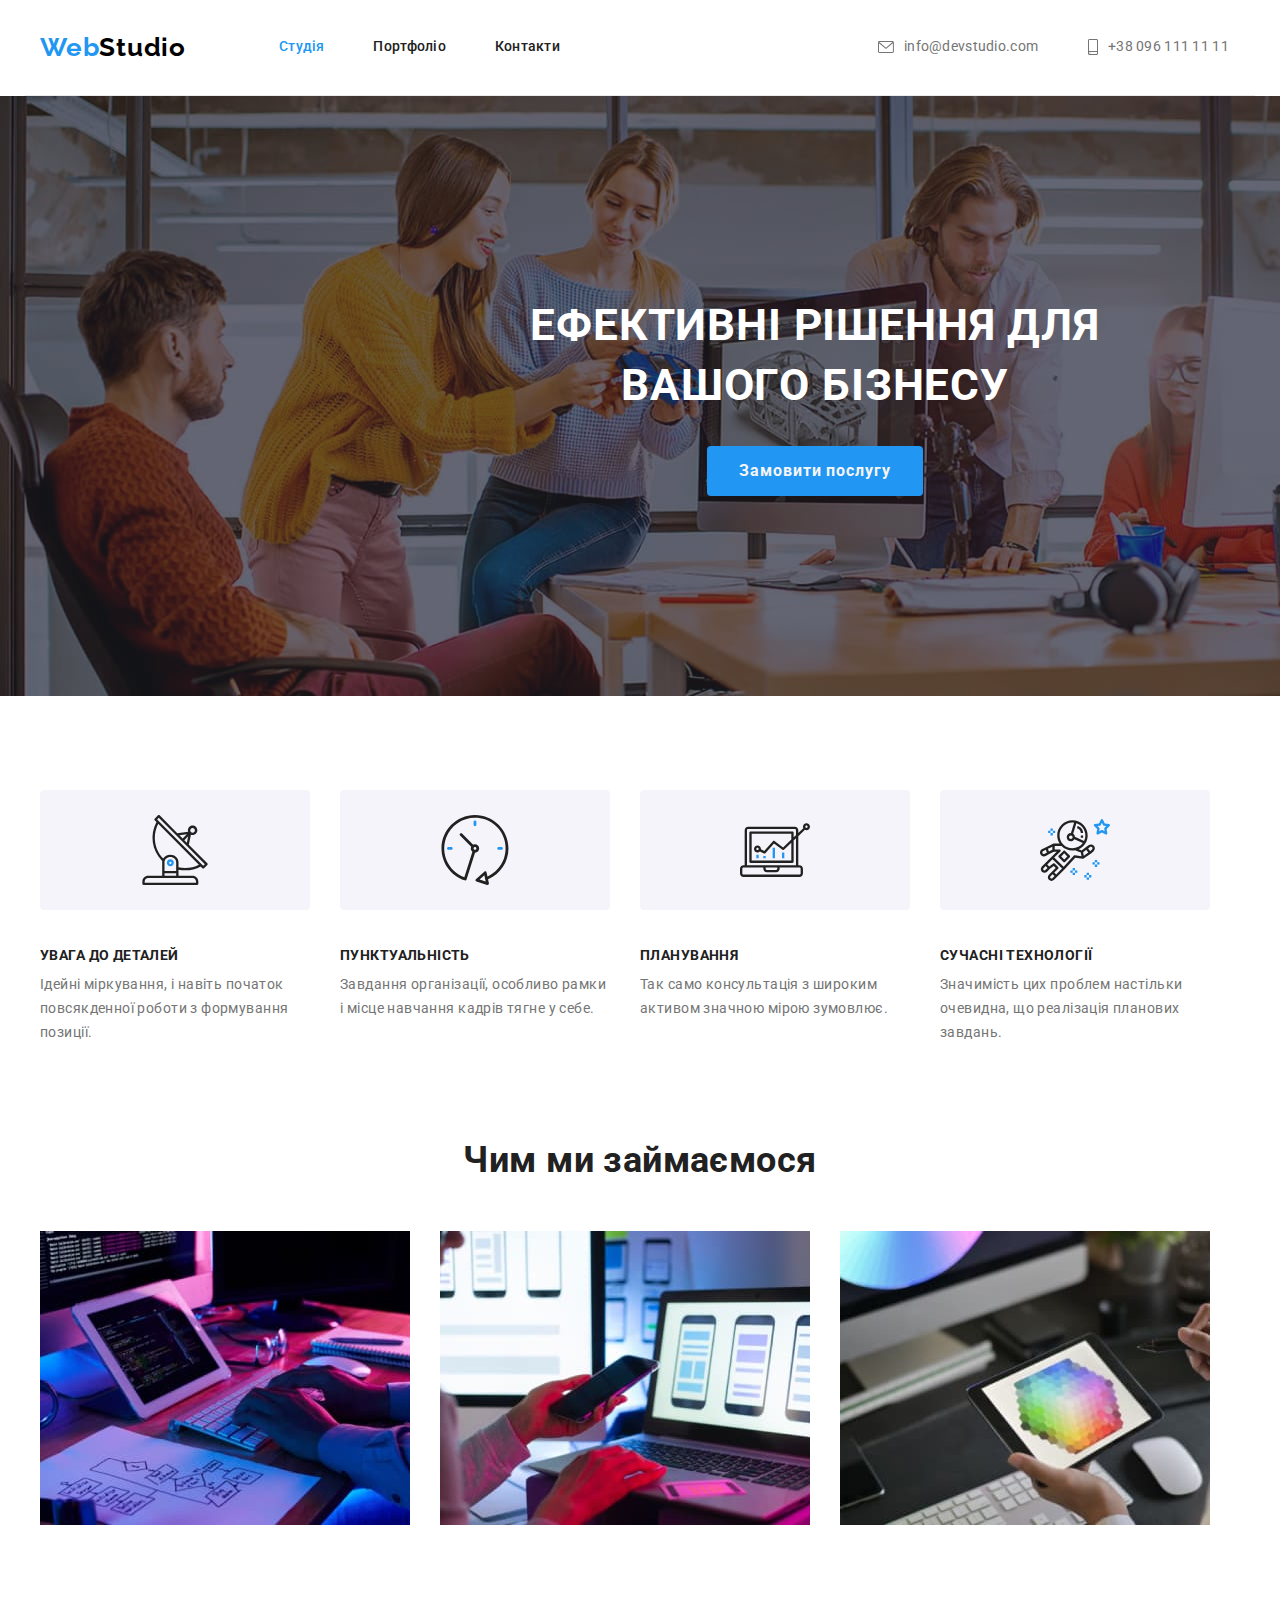
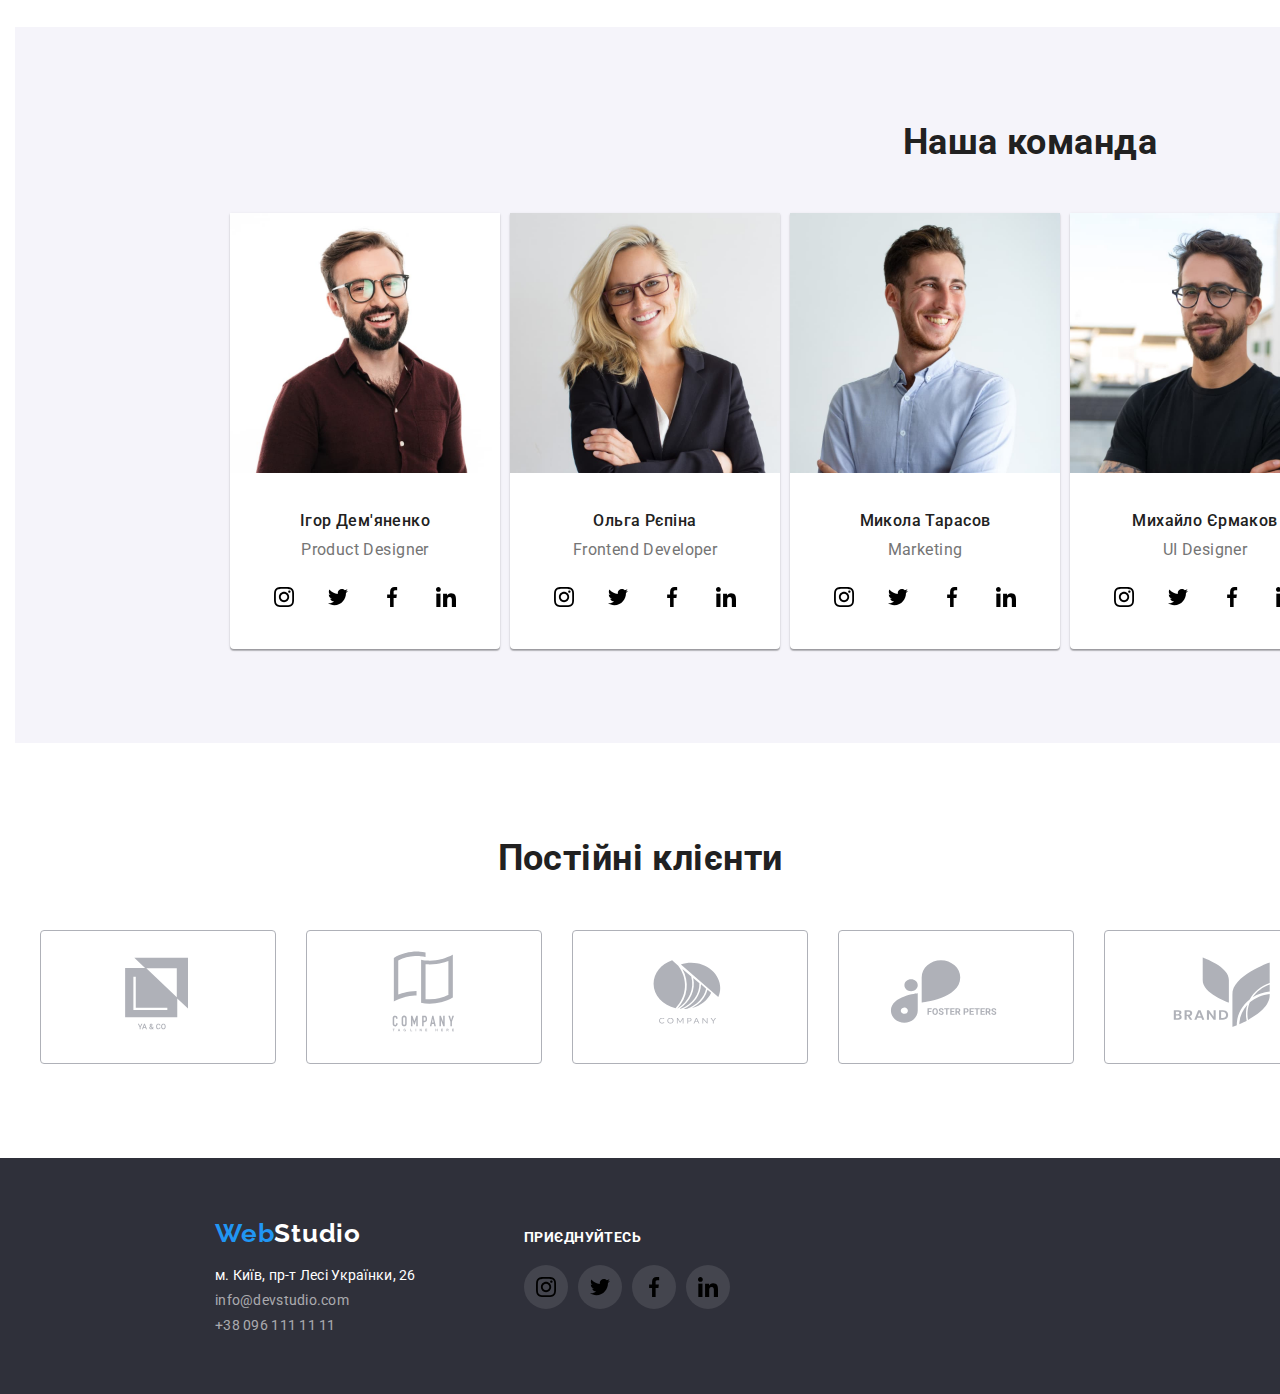
==== index.html @ 04795119 "Додає векторні зображення" ====
<!DOCTYPE html>
<html lang="uk">
<head>
    <meta charset="UTF-8"/>
    <meta http-equiv="X-UA-Compatible" content="IE=edge"/>
    <meta name="viewport" content="width=device-width, initial-scale=1.0"/>
    <title>Web Studio</title>
    <link href="https://fonts.googleapis.com/css2?family=Raleway:wght@700&family=Roboto:wght@400;500;700;900&display=swap" rel="stylesheet">
    <link rel="stylesheet" href="https://cdnjs.cloudflare.com/ajax/libs/modern-normalize/1.1.0/modern-normalize.min.css" integrity="sha512-wpPYUAdjBVSE4KJnH1VR1HeZfpl1ub8YT/NKx4PuQ5NmX2tKuGu6U/JRp5y+Y8XG2tV+wKQpNHVUX03MfMFn9Q==" crossorigin="anonymous" referrerpolicy="no-referrer" />
    <link rel="stylesheet" href="./css/styles.css"/>
</head>
<body class="page">
    <div class="container-header">
        <header class="links header">
            <nav class="main-nav">
                <a href="./index.html" class="logo link"><span>Web</span>Studio</a>
                <ul class="list nav header">
                    <li><a href="./index.html" class="list-nav link current">Студія</a></li>
                    <li><a href="./portfolio.html" class="list-nav link">Портфоліо</a></li>
                    <li><a href="" class="list-nav link">Контакти</a></li>
                </ul>
            </nav>
            <ul class="list contacts">
                <li class="holder-contacts">
                    <svg class="icon-mail" width="16" height="12">
                        <use href="./images/symbol-defs.svg#icon-envelope-hover"></use>
                    </svg>
                    <a href="mailto:info@devstudio.com" class="contacts link header">
                        info@devstudio.com
                    </a>
                </li>
                <li class="holder-contacts-phone">
                    <svg class="icon-phone" width="10" height="16">
                        <use href="./images/symbol-defs.svg#icon-smartphone"></use>
                    </svg>
                    <a href="tel:+380961111111" class="contacts link header">+38 096 111 11 11</a>
                </li>
            </ul>
        </header>
    </div>
    <main>
        <!--блок-герой-->
        <div class="container-hero">
            <section class="section hero">
                <h1 class="title-hero">Ефективні рішення для вашого бізнесу</h1>
                <button type="button" class="button primary order">Замовити послугу</button>
            </section>
        </div>
        <!--перелік переваг-->
        <div class="container-advantages">
            <section class="section">
                <h2 class="section-title visually-hidden">Перелік переваг</h2>
                <ul class="list advantages">
                    <li class="holder-advantages">
                        <svg class="icon-advantages" width="270" height="120">
                            <use href="./images/symbol-defs.svg#icon-Group-1"></use>
                        </svg>
                        <h3 class="title-advantage">УВАГА ДО ДЕТАЛЕЙ</h3>
                        <p>Ідейні міркування, і навіть початок повсякденної роботи з формування позиції.</p>
                    </li>
                    <li class="holder-advantages">
                        <svg class="icon-advantages" width="270" height="120">
                            <use href="./images/symbol-defs.svg#icon-Group-2"></use>
                        </svg>
                        <h3 class="title-advantage">ПУНКТУАЛЬНІСТЬ</h3>
                        <p>Завдання організації, особливо рамки і місце навчання кадрів тягне у себе.</p>
                    </li>
                    <li class="holder-advantages">
                        <svg class="icon-advantages" width="270" height="120">
                            <use href="./images/symbol-defs.svg#icon-Group-3"></use>
                        </svg>
                        <h3 class="title-advantage">ПЛАНУВАННЯ</h3>
                        <p>Так само консультація з широким активом значною мірою зумовлює.</p>
                    </li>
                    <li class="holder-advantages">
                        <svg class="icon-advantages" width="270" height="120">
                            <use href="./images/symbol-defs.svg#icon-Group-4"></use>
                        </svg>
                        <h3 class="title-advantage">СУЧАСНІ ТЕХНОЛОГІЇ</h3>
                        <p>Значимість цих проблем настільки очевидна, що реалізація планових завдань.</p>
                    </li>
                </ul>
            </section>
        </div>
        <!--чим ми займаємося-->
        <div class="container-profile">
            <section class="section profile">
                <h2 class="section-title">Чим ми займаємося</h2>
                <!--фото контент-->
                <ul class="list profile">
                    <li>
                        <img src="./images/box-1.jpg" alt="Людина друкує на клавіатурі" width="370"/>
                    </li>
                    <li>
                        <img src="./images/box-2.jpg" alt="Телефон в руках людини" width="370"/>
                    </li>
                    <li>
                        <img src="./images/box-3.jpg" alt="Планшет і стилус в руках людини" width="370"/>
                    </li>
                </ul>
            </section>
        </div>
        <!--Наша команда-->
        <div class="container-team">
            <section class="section team">
                <h2 class="section-title">Наша команда</h2>
                <ul class="list team">
                    <li class="cards-team">
                        <img src="./images/team-card-1.jpg" alt="Фото Ігор Дем'яненко" width="270"/>
                        <h3 class="title-name">Ігор Дем'яненко</h3>
                        <p class="title-position">Product Designer</p>
                        <ul class="list-social-icons">
                            <li class="holder-social-icons">
                                <svg class="icon-social-links" width="20px" height="20px">
                                    <use href="./images/symbol-defs.svg#icon-instagram"></use>
                                </svg>
                            </li>
                            <li class="holder-social-icons">
                                <svg class="icon-social-links" width="20px" height="20px">
                                    <use href="./images/symbol-defs.svg#icon-twitter"></use>
                                </svg>
                            </li>
                            <li class="holder-social-icons">
                                <svg class="icon-social-links" width="20px" height="20px">
                                    <use href="./images/symbol-defs.svg#icon-facebook"></use>
                                </svg>
                            </li>
                            <li class="holder-social-icons">
                                <svg class="icon-social-links" width="20px" height="20px">
                                    <use href="./images/symbol-defs.svg#icon-linkedin"></use>
                                </svg>
                            </li>
                        </ul>
                    </li>
                    <li class="cards-team">
                        <img src="./images/team-card-2.jpg" alt="Фото Ольга Рєпіна" width="270"/>
                        <h3 class="title-name">Ольга Рєпіна</h3>
                        <p class="title-position">Frontend Developer</p>
                        <ul class="list-social-icons">
                            <li class="holder-social-icons">
                                <svg class="icon-social-links" width="20px" height="20px">
                                    <use href="./images/symbol-defs.svg#icon-instagram"></use>
                                </svg>
                            </li>
                            <li class="holder-social-icons">
                                <svg class="icon-social-links" width="20px" height="20px">
                                    <use href="./images/symbol-defs.svg#icon-twitter"></use>
                                </svg>
                            </li>
                            <li class="holder-social-icons">
                                <svg class="icon-social-links" width="20px" height="20px">
                                    <use href="./images/symbol-defs.svg#icon-facebook"></use>
                                </svg>
                            </li>
                            <li class="holder-social-icons">
                                <svg class="icon-social-links" width="20px" height="20px">
                                    <use href="./images/symbol-defs.svg#icon-linkedin"></use>
                                </svg>
                            </li>
                        </ul>
                    </li>
                    <li class="cards-team">
                        <img src="./images/team-card-3.jpg" alt="Фото Микола Тарасов" width="270"/>
                        <h3 class="title-name">Микола Тарасов</h3>
                        <p class="title-position">Marketing</p>
                        <ul class="list-social-icons">
                            <li class="holder-social-icons">
                                <svg class="icon-social-links" width="20px" height="20px">
                                    <use href="./images/symbol-defs.svg#icon-instagram"></use>
                                </svg>
                            </li>
                            <li class="holder-social-icons">
                                <svg class="icon-social-links" width="20px" height="20px">
                                    <use href="./images/symbol-defs.svg#icon-twitter"></use>
                                </svg>
                            </li>
                            <li class="holder-social-icons">
                                <svg class="icon-social-links" width="20px" height="20px">
                                    <use href="./images/symbol-defs.svg#icon-facebook"></use>
                                </svg>
                            </li>
                            <li class="holder-social-icons">
                                <svg class="icon-social-links" width="20px" height="20px">
                                    <use href="./images/symbol-defs.svg#icon-linkedin"></use>
                                </svg>
                            </li>
                        </ul>
                    </li>
                    <li class="cards-team">
                        <img src="./images/team-card-4.jpg" alt="фото Михайло Єрмаков" width="270"/>
                        <h3 class="title-name">Михайло Єрмаков</h3>
                        <p class="title-position">UI Designer</p>
                        <ul class="list-social-icons">
                            <li class="holder-social-icons">
                                <svg class="icon-social-links" width="20px" height="20px">
                                    <use href="./images/symbol-defs.svg#icon-instagram"></use>
                                </svg>
                            </li>
                            <li class="holder-social-icons">
                                <svg class="icon-social-links" width="20px" height="20px">
                                    <use href="./images/symbol-defs.svg#icon-twitter"></use>
                                </svg>
                            </li>
                            <li class="holder-social-icons">
                                <svg class="icon-social-links" width="20px" height="20px">
                                    <use href="./images/symbol-defs.svg#icon-facebook"></use>
                                </svg>
                            </li>
                            <li class="holder-social-icons">
                                <svg class="icon-social-links" width="20px" height="20px">
                                    <use href="./images/symbol-defs.svg#icon-linkedin"></use>
                                </svg>
                            </li>
                        </ul>
                    </li>
                </ul>
            </section>
        </div>
        <div class="container-regulars">
            <section class="section regulars">
                <h2 class="section-title">Постійні клієнти</h2>
                        <ul class="list-regulars">
                            <li class="cards-regulars">
                                <svg class="icon-regulars" width="170px" height="92px">
                                    <use href="./images/symbol-defs.svg#icon-Logo"></use>
                                </svg>
                            </li>
                            <li class="cards-regulars">
                                <svg class="icon-regulars" width="170px" height="92px">
                                    <use href="./images/symbol-defs.svg#icon-Logo-1"></use>
                                </svg>
                            </li>
                            <li class="cards-regulars">
                                <svg class="icon-regulars" width="170px" height="92px">
                                    <use href="./images/symbol-defs.svg#icon-Logo-2"></use>
                                </svg>
                            </li>
                            <li class="cards-regulars">
                                <svg class="icon-regulars" width="170px" height="92px">
                                    <use href="./images/symbol-defs.svg#icon-Logo-3"></use>
                                </svg>
                            </li>
                            <li class="cards-regulars">
                                <svg class="icon-regulars" width="170px" height="92px">
                                    <use href="./images/symbol-defs.svg#icon-Logo-4"></use>
                                </svg>
                            </li>
                            <li class="cards-regulars">
                                <svg class="icon-regulars" width="170px" height="92px">
                                    <use href="./images/symbol-defs.svg#icon-Logo-5"></use>
                                </svg>
                            </li>
                        </ul>
            </section>
        </div>
    </main>
    <footer class="links footer">
        <div class="container-footer">
            <div class="footer-address">
                <a href="./index.html" class="logo link"><span>Web</span>Studio</a>
                <address class="contacts-list">
                    <ul class="list">
                        <li><a href="https://goo.gl/maps/gEgkedTg2fkSHyE56" target="_blank" rel="noopener noreferrer" class="address link">м. Київ, пр-т Лесі Українки, 26</a></li> 
                        <li><a href="mailto:info@devstudio.com" class="contacts link">info@devstudio.com</a></li>
                        <li><a href="tel:+380961111111" class="contacts link">+38 096 111 11 11</a></li>
                    </ul>
                </address>
            </div>
            <div class="join">
                <p class="join-title">приєднуйтесь</p>
                <ul class="list social">
                    <li class="icon-holder">
                        <svg class="icon-social" width="20px" height="20px">
                            <use href="./images/symbol-defs.svg#icon-instagram"></use>
                        </svg>
                    </li>
                    <li class="icon-holder">
                        <svg class="icon-social" width="20px" height="20px">
                            <use href="./images/symbol-defs.svg#icon-twitter"></use>
                        </svg>
                    </li>
                    <li class="icon-holder">
                        <svg class="icon-social" width="20px" height="20px">
                            <use href="./images/symbol-defs.svg#icon-facebook"></use>
                        </svg>
                    </li>
                    <li class="icon-holder">
                        <svg class="icon-social" width="20px" height="20px">
                            <use href="./images/symbol-defs.svg#icon-linkedin"></use>
                        </svg>
                    </li>
                </ul>
            </div>
        </div>
    </footer>
</body>
</html>
---- css/styles.css ----
:root {
    --primary-text-color: #757575;
    --title-text-color: #212121;
    --secondary-text-color: #FFFFFF;
    --accent-color: #2196F3;
    --primary-background-color: #F5F5F5;
    --secondary-background-color: #2F303A;
    --section-background-color: #F5F4FA;
    --hero-title-color: #FFFFFF;
    --primary-logo-color: #000000;
    --secondary-logo-color: #2196F3;
    --color-contacts: rgba(255, 255, 255, 0.6);
    --color-borders: #EEEEEE;
    --background-team: #FFFFFF;
}

body {
    /* background-color: var(--primary-background-color); */
    color: var(--primary-text-color);
    font-family: 'Roboto', sans-serif;
    letter-spacing: 0.03em;
    font-size: 14px;
    line-height: 1.71;
    margin: 0;
}

h1, h2, h3, p, ul {
    margin: 0;
}

ul {
    padding: 0;
}

.link {
    text-decoration: none;
}

.link.current {
    color: var(--accent-color);
}

.visually-hidden {
    position: absolute;
    width: 1px;
    height: 1px;
    margin: -1px;
    border: 0;
    padding: 0;
    
    white-space: nowrap;
    clip-path: inset(100%);
    clip: rect(0 0 0 0);
    overflow: hidden;
  }

  .section {
    padding: 94px 0;
  }

  /*--------------- HEADER ------------------*/

.container-header {
    width: 1200px;
    margin: 0 auto;
    padding: 0 15px;
    border-bottom: 1px solid #ECECEC;
}

.main-nav {
    display: flex;
}

.list.contacts {
    display: flex;
    min-width: 307px;
}

.holder-contacts {
    display: flex;
    align-items: center;
}

.holder-contacts:hover,
.holder-contacts:focus {
    color: var(--accent-color);
}

.holder-contacts-phone {
    display: flex;
    align-items: center;
    flex-shrink: 0;
}

.holder-contacts-phone:hover,
.holder-contacts-focus:hover {
    color: var(--accent-color);
}

.icon-mail,
.icon-phone {
    margin-right: 10px;
    fill: var(--primary-text-color);
}

.icon-mail:hover,
.icon-mail:focus {
    fill: currentColor;
}

.icon-phone:hover,
.icon-phone:focus {
    fill: currentColor;
}

.logo {
    font-family: 'Raleway';
    font-weight: 700;
    font-size: 26px;
    line-height: 1.19;
    margin-right: 93px;
}

header .logo {
    color: var(--primary-logo-color);
}

footer .logo {
    color: var(--secondary-text-color);
}

.logo span {
    color: var(--secondary-logo-color);
}

.links {
    letter-spacing: 0.02em;
    font-size: 14px;
    line-height: 1.14;
    display: flex;
    align-items: center;
}

.links.header a {
    padding: 32px 0;
}

.links .logo {
    letter-spacing: 0.03em;
}

.list.nav.header,
.list.contacts {
    display: flex;
    align-items: center;
}

.list.nav.header {
    width: 281px;
    justify-content: space-between;
    margin-right: 318px;
}

.section-title {
    color: var(--title-text-color);
    font-size: 36px;
    line-height: 1.17;
}

.title-advantage {
    color: var(--title-text-color);
    font-size: 14px;
    line-height: 1.14;
    margin-bottom: 10px;
}

.title-name {
    color: var(--title-text-color);
    font-size: 16px;
    font-weight: 500;
    line-height: 1.19;
}

.title-position {
    font-size: 16px;
    line-height: 1.19;
    margin-bottom: 16px;
}

/*------------------------- HERO --------------------------*/

.container-hero {
    width: 1600px;
    margin: 0 auto;
    padding: 0 15px;


    flex-grow:1;
    background-image: linear-gradient(
        rgba(47, 48, 58, 0.4),
        rgba(47, 48, 58, 0.4)
    ),
        url(../images/hero.jpg)
}
.title-hero {
    color: var(--hero-title-color);
    font-size: 44px;
    line-height: 1.36;
    text-transform: uppercase;
    max-width: 696px;
    margin-bottom: 30px;
    text-align: center;
}

.section.hero {
    letter-spacing: 0.06em;
    padding: 200px 0 200px 0;
    text-align: center;
}

.section.hero h1 {
    margin: auto;
    margin-bottom: 30px;
}

/*--------------------- ADVANTAGES --------------------------*/

.container-advantages {
    width: 1200px;
    margin: 0 auto;
    padding: 0 15px;
}

.list.advantages {
    display: flex;
}

.list.advantages li:not(:last-child) {
    margin-right: 30px;
}

.holder-advantages {
    max-width: 270px;
    min-height: 98px;
}

.icon-advantages {
    margin-bottom: 30px;
}

/*---------------------- PROFILE ---------------------------*/

.container-profile {
    width: 1200px;
    margin: 0 auto;
    padding: 0 15px;
}

.section.profile {
    padding-top: 0;
}

.list.profile {
    display: flex;
    padding: 0;
}

.list.profile li:not(:last-child) {
    margin-right: 30px;
}

.section.profile .section-title {
    margin-bottom: 50px;
    text-align: center;
}

/*----------------------- TEAM -----------------------------*/

.container-team {
    width: 100%;
    margin: 0 auto;
    padding: 0 15px;
    background-size: 100%;
}

.section.team {
    width: 1600px;
    margin: 0 auto;
    background-color: var(--section-background-color);
    padding-left: 215px;
    padding-right: 215px;
}

.section.team .section-title {
    text-align: center;
    margin-bottom: 50px;
}

.section.team img {
    margin-bottom: 30px;
}

.list.team {
    display:flex;
}

.list.team li:not(:last-child) {
    margin-right: 10px;
}

.holder-social-icons {
    display: flex;
    justify-content: center;
    width: 44px;
    height: 44px;
}

.holder-social-icons:hover,
.holder-social-icons:focus {
    background-color: var(--accent-color);
    fill: var(--secondary-text-color);
    border-radius: 50%;
}

.list.team .title-name {
    margin-bottom: 10px;
    text-align: center;
}

.list.team .title-position {
    text-align: center;
}

.cards-team {
    box-shadow: 0px 1px 3px rgba(0, 0, 0, 0.12), 0px 1px 1px rgba(0, 0, 0, 0.14), 0px 2px 1px rgba(0, 0, 0, 0.2);
    border-radius: 0px 0px 4px 4px;
    background-color: var(--background-team);
    padding-bottom: 30px;
}

.icon-social-links {
    display: flex;
    justify-content: center;
    margin: auto;
}

.icon-social-links:hover,
.icon-social-links:focus {
    fill: inherit;
}

.list-social-icons {
    list-style: none;
    display: flex;
    justify-content: center;
}

/*----------------------- PORTFOLIO ------------------------*/

.title-portfolio {
    color: var(--title-text-color);
    letter-spacing: 0.06em;
    font-weight: 700;
    font-size: 18px;
    line-height: 2;
}

.title-portfolio:hover,
.title-portfolio:focus {
    color: var(--accent-color);
}

.list {
    list-style: none;
}

.list.contacts {
    color: var(--primary-text-color);
}

.portfolio-description {
    color: var(--primary-text-color);
    font-size: 16px;
    line-height: 1.88; 
}

.links a:hover,
.links a:focus,
.address:hover,
.address:focus {
    color: var(--accent-color);
}

.link:hover,
.link:focus {
    color: var(--accent-color);
}

.list-nav {
    color: var(--title-text-color);
    font-weight: 500;
}

.button {
    color: var(--title-text-color);
    background-color: var(--section-background-color);
    font-family: inherit;
    letter-spacing: 0.03em;
    font-weight: 500;
    font-size: 16px;
    line-height: 1.63;
    cursor: pointer;
    padding: 6px 22px;
    border: none;
    border-radius: 4px;
}

.button:hover,
.button:focus {
    color: var(--secondary-text-color);
    background-color: var(--accent-color);
    box-shadow: 0px 3px 1px rgba(0, 0, 0, 0.1), 0px 1px 2px rgba(0, 0, 0, 0.08), 0px 2px 2px rgba(0, 0, 0, 0.12);
}

.button.primary {
    color: var(--primary-background-color);
    background-color: var(--accent-color);
}

.button.primary:hover,
.button.primary:focus {
    color: var(--accent-color);
    background-color: var(--primary-background-color);
}

.button.primary.order {
    letter-spacing: 0.06em;
    font-size: 16px;
    line-height: 1.88;
    font-weight: 700;
    min-width: 216px;
    height: 50px;
}

.button.primary.order:hover,
.button.primary.order:focus {
    color: var(--accent-color);
    background-color: var(--primary-background-color);
    box-shadow: none;
}

.address {
    color: var(--secondary-text-color);
}

.contacts-list {
    font-style: inherit;
}

.contacts.link {
    color: var(--color-contacts);
}

.contacts.link.header {
    color: var(--primary-text-color);
}

.list.contacts li:not(:last-child) {
    margin-right: 50px;
}

.contacts.link.header:hover,
.contacts.link.header:focus {
    color: var(--accent-color);
}

.contacts:hover,
.contacts:focus {
    color: var(--accent-color);
}

/*------------------------ EXAMPLES ----------------------*/

.container-examples{
    width: 1200px;
    margin: 0 auto;
    padding: 0 15px;
}

.list.examples {
    display: flex;
    justify-content: center;
}

.list.examples.buttons {
    margin-bottom: 50px;
}

.list.examples.buttons li:not(:last-child) {
    margin-right: 8px;
}

.list.examples.images {
    flex-wrap: wrap;
    padding: 0;
    gap: 30px;
}

.cards-examples {
    outline: 1px solid var(--color-borders);
}

.cards-examples:hover {
    box-shadow: 0px 4px 4px rgba(0, 0, 0, 0.25);
}

.portfolio-holder {
    padding: 20px 24px;
}

.examples-items {
    padding-top: 94px;
}

/*------------------------ REGULARS ------------------------*/

.container-regulars {
    width: 1200px;
    margin: 0 auto;
    padding: 0 15px;
}



.section.regulars h2 {
    margin-bottom: 50px;
    text-align: center;
}

.list-regulars {
    display: flex;
    list-style: none;
}


.cards-regulars {
    border: 1px solid #AFB1B8;
    border-radius: 4px;
    list-style: none;
    fill: #AFB1B8;
}

.cards-regulars:hover,
.cards-regular:focus {
    fill: var(--accent-color);
    border: 1px solid var(--accent-color);
}

.cards-regulars:not(:last-child) {
    margin-right: 30px;
}

.icon-regulars {
    padding: 16px 32px;
    fill: inherit;
}

/*------------------------- FOOTER -------------------------*/

.container-footer {
    width: 1600px;
    margin: 0 auto;
    padding: 60px 0 60px 215px;
    background-color: var(--secondary-background-color);
    display: flex;
}


.container-footer .logo.link {
    display: flex;
    margin-bottom: 20px;
}

.container-footer .list li:not(:last-child) {
    margin-bottom: 9px;
}

.container-footer .join-title {
    text-transform: uppercase;
    color: var(--secondary-text-color);
    font-family: 'Roboto', sans-serif;
    font-weight: 700;
    font-size: 14px;
    line-height: 1.14;
    letter-spacing: 0.03em;
}

.footer-address {
    margin-right: 70px;
}

.join {
    padding-top: 12px;
}

.join-title {
    margin-bottom: 20px;
}

.list.social {
    display: flex;
}

.icon-holder {
    display: flex;
    justify-content: center;
    width: 44px;
    height: 44px;
    background-color: rgba(255, 255, 255, 0.1);
    border-radius: 50%;
}

.icon-holder:hover,
.icon-holder:focus {
    background-color: var(--accent-color);
    fill: var(--secondary-text-color);
    border-radius: 50%;
}

.icon-holder:not(:last-child) {
    margin-right: 10px;
}

.icon-social {
    display: flex;
    justify-content: center;
    margin: auto;
}

.icon-social:hover,
.icon-social:focus {
    fill: inherit;
}
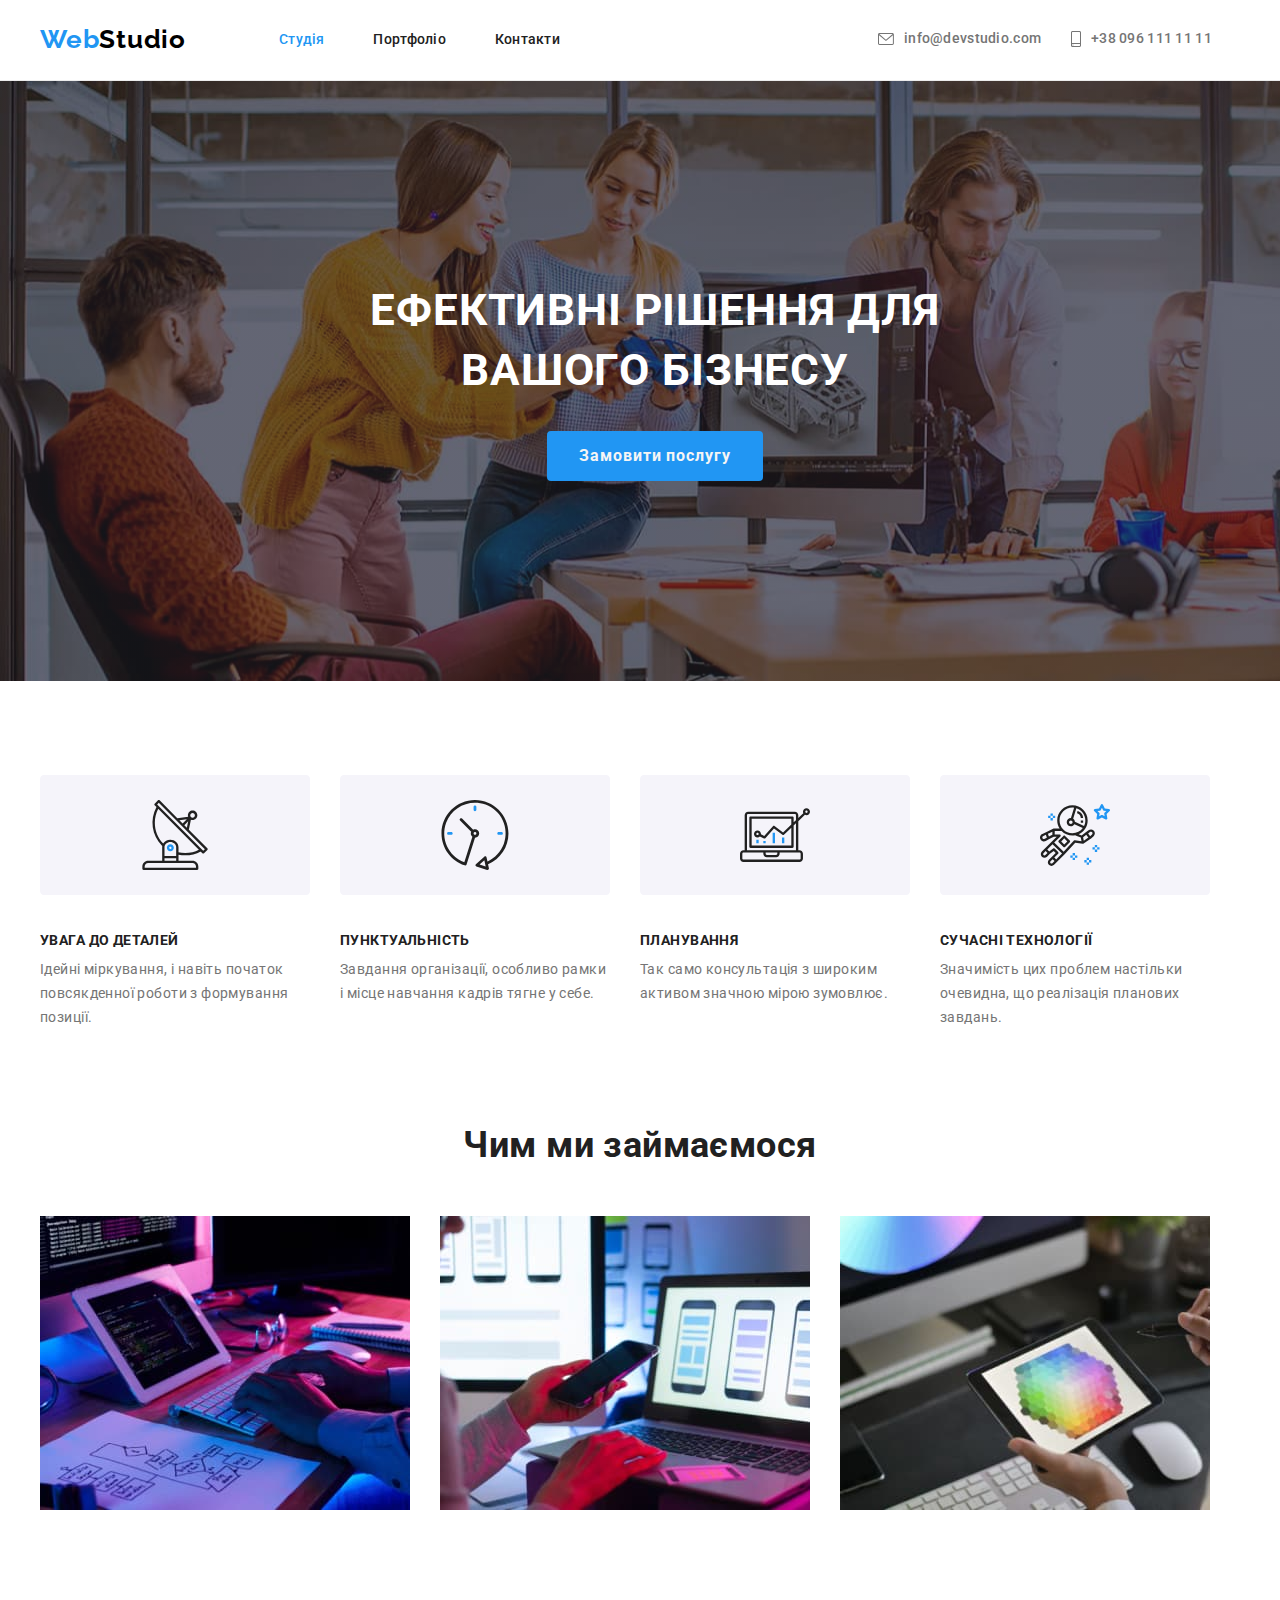
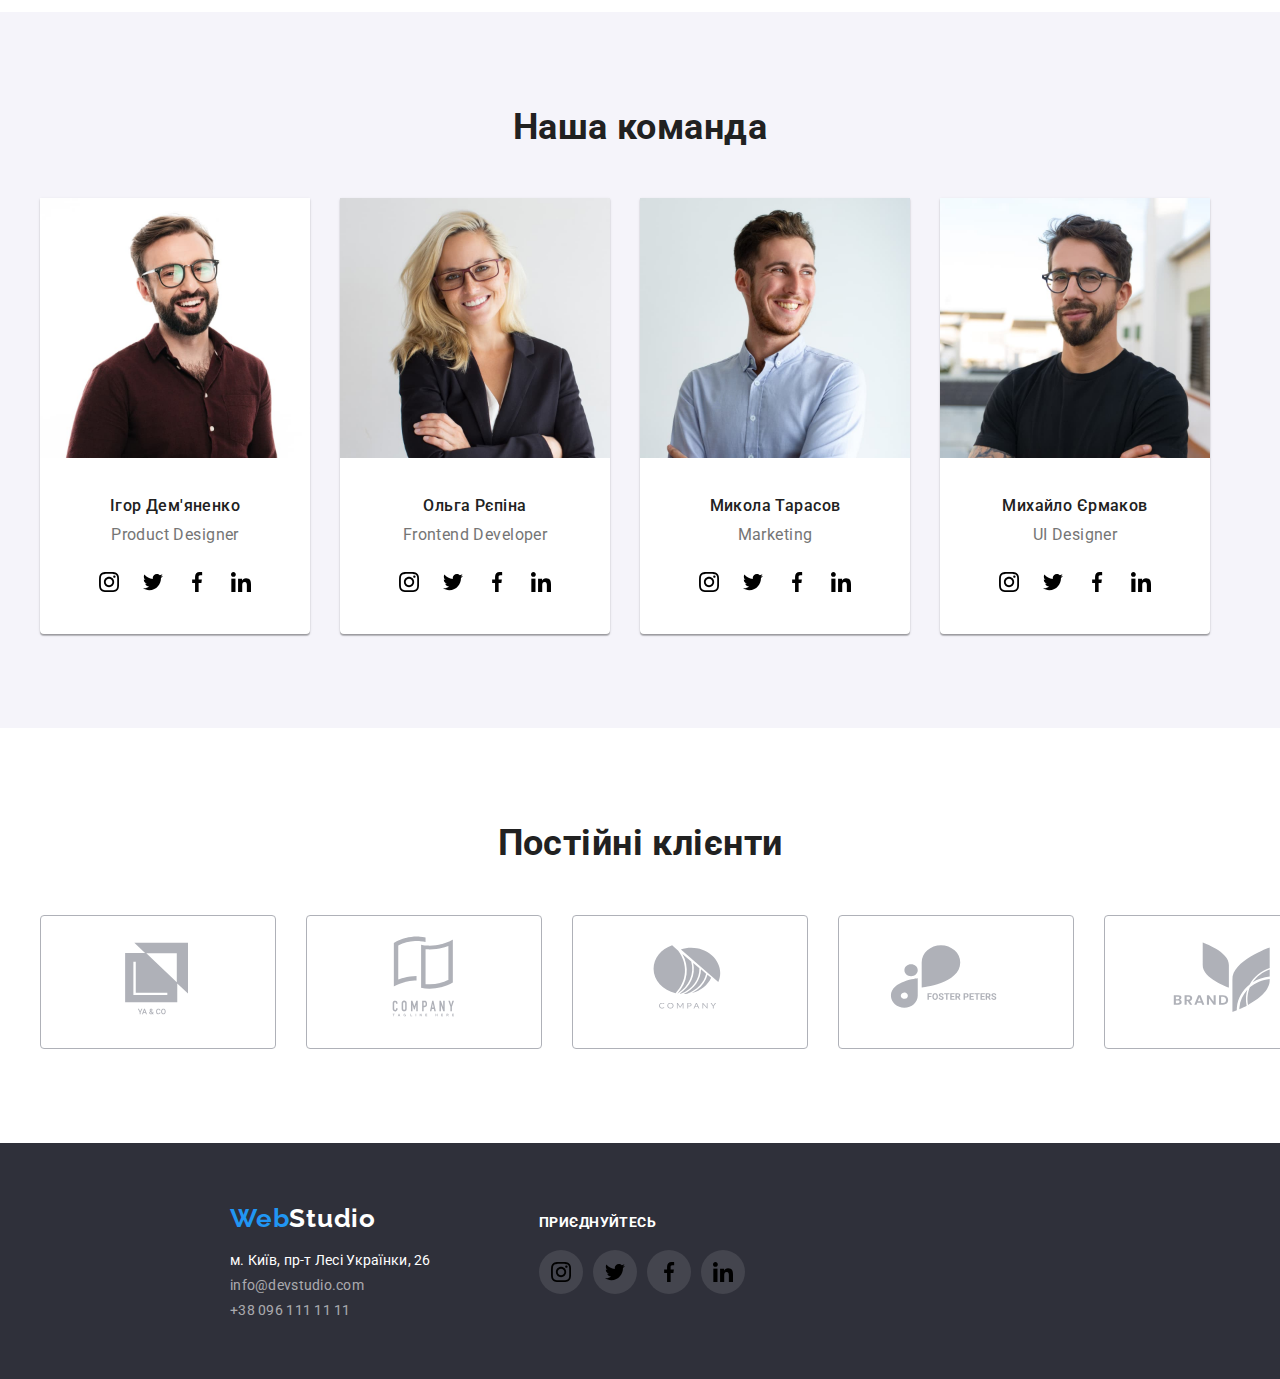
==== commit 091ecb14: "Додає ховери для елементів" ====
--- a/index.html
+++ b/index.html
@@ -11,41 +11,45 @@
 </head>
 <body class="page">
     <div class="container-header">
-        <header class="links header">
-            <nav class="main-nav">
-                <a href="./index.html" class="logo link"><span>Web</span>Studio</a>
-                <ul class="list nav header">
-                    <li><a href="./index.html" class="list-nav link current">Студія</a></li>
-                    <li><a href="./portfolio.html" class="list-nav link">Портфоліо</a></li>
-                    <li><a href="" class="list-nav link">Контакти</a></li>
-                </ul>
-            </nav>
-            <ul class="list contacts">
-                <li class="holder-contacts">
-                    <svg class="icon-mail" width="16" height="12">
-                        <use href="./images/symbol-defs.svg#icon-envelope-hover"></use>
-                    </svg>
-                    <a href="mailto:info@devstudio.com" class="contacts link header">
-                        info@devstudio.com
-                    </a>
-                </li>
-                <li class="holder-contacts-phone">
-                    <svg class="icon-phone" width="10" height="16">
-                        <use href="./images/symbol-defs.svg#icon-smartphone"></use>
-                    </svg>
-                    <a href="tel:+380961111111" class="contacts link header">+38 096 111 11 11</a>
-                </li>
-            </ul>
-        </header>
+        <div class="holder-header">
+            <header class="links header">
+                <nav class="main-nav">
+                    <a href="./index.html" class="logo link"><span>Web</span>Studio</a>
+                    <ul class="list nav header">
+                        <li><a href="./index.html" class="list-nav link current">Студія</a></li>
+                        <li><a href="./portfolio.html" class="list-nav link">Портфоліо</a></li>
+                        <li><a href="" class="list-nav link">Контакти</a></li>
+                    </ul>
+                </nav>
+                <ul class="list contacts">
+                    <li class="holder-contacts">
+                        <a href="mailto:info@devstudio.com" class="contacts link header">
+                            <svg class="icon-mail" width="16" height="12">
+                                <use href="./images/symbol-defs.svg#icon-envelope-hover"></use>
+                            </svg>
+                            info@devstudio.com
+                        </a>
+                    </li>
+                    <li class="holder-contacts-phone">
+                        <a href="tel:+380961111111" class="contacts link header">
+                            <svg class="icon-phone" width="10" height="16">
+                                <use href="./images/symbol-defs.svg#icon-smartphone"></use>
+                            </svg>
+                            +38 096 111 11 11
+                        </a>
+                    </li>
+                </ul>
+            </header>
+        </div>
     </div>
+    
     <main>
-        <!--блок-герой-->
-        <div class="container-hero">
-            <section class="section hero">
+        <section class="section hero">
+            <div class="container-hero">
                 <h1 class="title-hero">Ефективні рішення для вашого бізнесу</h1>
                 <button type="button" class="button primary order">Замовити послугу</button>
-            </section>
-        </div>
+            </div>
+        </section>
         <!--перелік переваг-->
         <div class="container-advantages">
             <section class="section">
@@ -101,8 +105,9 @@
             </section>
         </div>
         <!--Наша команда-->
-        <div class="container-team">
-            <section class="section team">
+        
+        <section class="section team">
+            <div class="container-team">
                 <h2 class="section-title">Наша команда</h2>
                 <ul class="list team">
                     <li class="cards-team">
@@ -214,8 +219,8 @@
                         </ul>
                     </li>
                 </ul>
-            </section>
-        </div>
+            </div>
+        </section>
         <div class="container-regulars">
             <section class="section regulars">
                 <h2 class="section-title">Постійні клієнти</h2>
--- a/css/styles.css
+++ b/css/styles.css
@@ -61,10 +61,14 @@
   /*--------------- HEADER ------------------*/
 
 .container-header {
+    width: 100%;
+    border-bottom: 1px solid #ECECEC;
+}
+
+.holder-header {
     width: 1200px;
     margin: 0 auto;
     padding: 0 15px;
-    border-bottom: 1px solid #ECECEC;
 }
 
 .main-nav {
@@ -75,7 +79,7 @@
     display: flex;
     min-width: 307px;
 }
-
+/*-----------------------*/
 .holder-contacts {
     display: flex;
     align-items: center;
@@ -84,6 +88,13 @@
 .holder-contacts:hover,
 .holder-contacts:focus {
     color: var(--accent-color);
+    stroke: var(--accent-color);
+}
+
+.contacts.link.header:hover,
+.contacts.link.header:focus {
+    color: var(--accent-color);
+    stroke: var(--accent-color);
 }
 
 .holder-contacts-phone {
@@ -95,23 +106,24 @@
 .holder-contacts-phone:hover,
 .holder-contacts-focus:hover {
     color: var(--accent-color);
-}
-
+    stroke: var(--accent-color);
+}
+/*-------------------------*/
 .icon-mail,
 .icon-phone {
     margin-right: 10px;
     fill: var(--primary-text-color);
 }
 
-.icon-mail:hover,
+/* .icon-mail:hover,
 .icon-mail:focus {
     fill: currentColor;
-}
-
-.icon-phone:hover,
+} */
+
+/* .icon-phone:hover,
 .icon-phone:focus {
     fill: currentColor;
-}
+} */
 
 .logo {
     font-family: 'Raleway';
@@ -142,7 +154,7 @@
 }
 
 .links.header a {
-    padding: 32px 0;
+    padding: 24px 0 25px 0;
 }
 
 .links .logo {
@@ -189,12 +201,10 @@
 
 /*------------------------- HERO --------------------------*/
 
-.container-hero {
-    width: 1600px;
-    margin: 0 auto;
-    padding: 0 15px;
-
-
+.section.hero {
+    width: 100%;
+    margin: 0 auto;
+    padding: 0 15px;
     flex-grow:1;
     background-image: linear-gradient(
         rgba(47, 48, 58, 0.4),
@@ -212,13 +222,13 @@
     text-align: center;
 }
 
-.section.hero {
+.container-hero {
     letter-spacing: 0.06em;
     padding: 200px 0 200px 0;
     text-align: center;
 }
 
-.section.hero h1 {
+.container-hero h1 {
     margin: auto;
     margin-bottom: 30px;
 }
@@ -276,7 +286,7 @@
 
 /*----------------------- TEAM -----------------------------*/
 
-.container-team {
+/* .container-team {
     width: 100%;
     margin: 0 auto;
     padding: 0 15px;
@@ -289,6 +299,19 @@
     background-color: var(--section-background-color);
     padding-left: 215px;
     padding-right: 215px;
+} */
+
+.container-team {
+    width: 1200px;
+    margin: 0 auto;
+    padding: 0 15px;
+    background-size: 100%;
+}
+
+.section.team {
+    width: 100%;
+    margin: 0 auto;
+    background-color: var(--section-background-color);
 }
 
 .section.team .section-title {
@@ -302,10 +325,7 @@
 
 .list.team {
     display:flex;
-}
-
-.list.team li:not(:last-child) {
-    margin-right: 10px;
+    gap: 30px;
 }
 
 .holder-social-icons {
@@ -363,11 +383,6 @@
     font-weight: 700;
     font-size: 18px;
     line-height: 2;
-}
-
-.title-portfolio:hover,
-.title-portfolio:focus {
-    color: var(--accent-color);
 }
 
 .list {
@@ -463,20 +478,13 @@
 
 .contacts.link.header {
     color: var(--primary-text-color);
+    font-weight: 500;
+    display: flex;
+    align-items: center;
 }
 
 .list.contacts li:not(:last-child) {
-    margin-right: 50px;
-}
-
-.contacts.link.header:hover,
-.contacts.link.header:focus {
-    color: var(--accent-color);
-}
-
-.contacts:hover,
-.contacts:focus {
-    color: var(--accent-color);
+    margin-right: 30px;
 }
 
 /*------------------------ EXAMPLES ----------------------*/
@@ -571,7 +579,6 @@
     width: 1600px;
     margin: 0 auto;
     padding: 60px 0 60px 215px;
-    background-color: var(--secondary-background-color);
     display: flex;
 }
 
@@ -640,4 +647,11 @@
 .icon-social:hover,
 .icon-social:focus {
     fill: inherit;
+}
+
+.links.footer {
+    width: 100%;
+    margin: 0 auto;
+    padding: 0 15px;
+    background-color: var(--secondary-background-color);
 }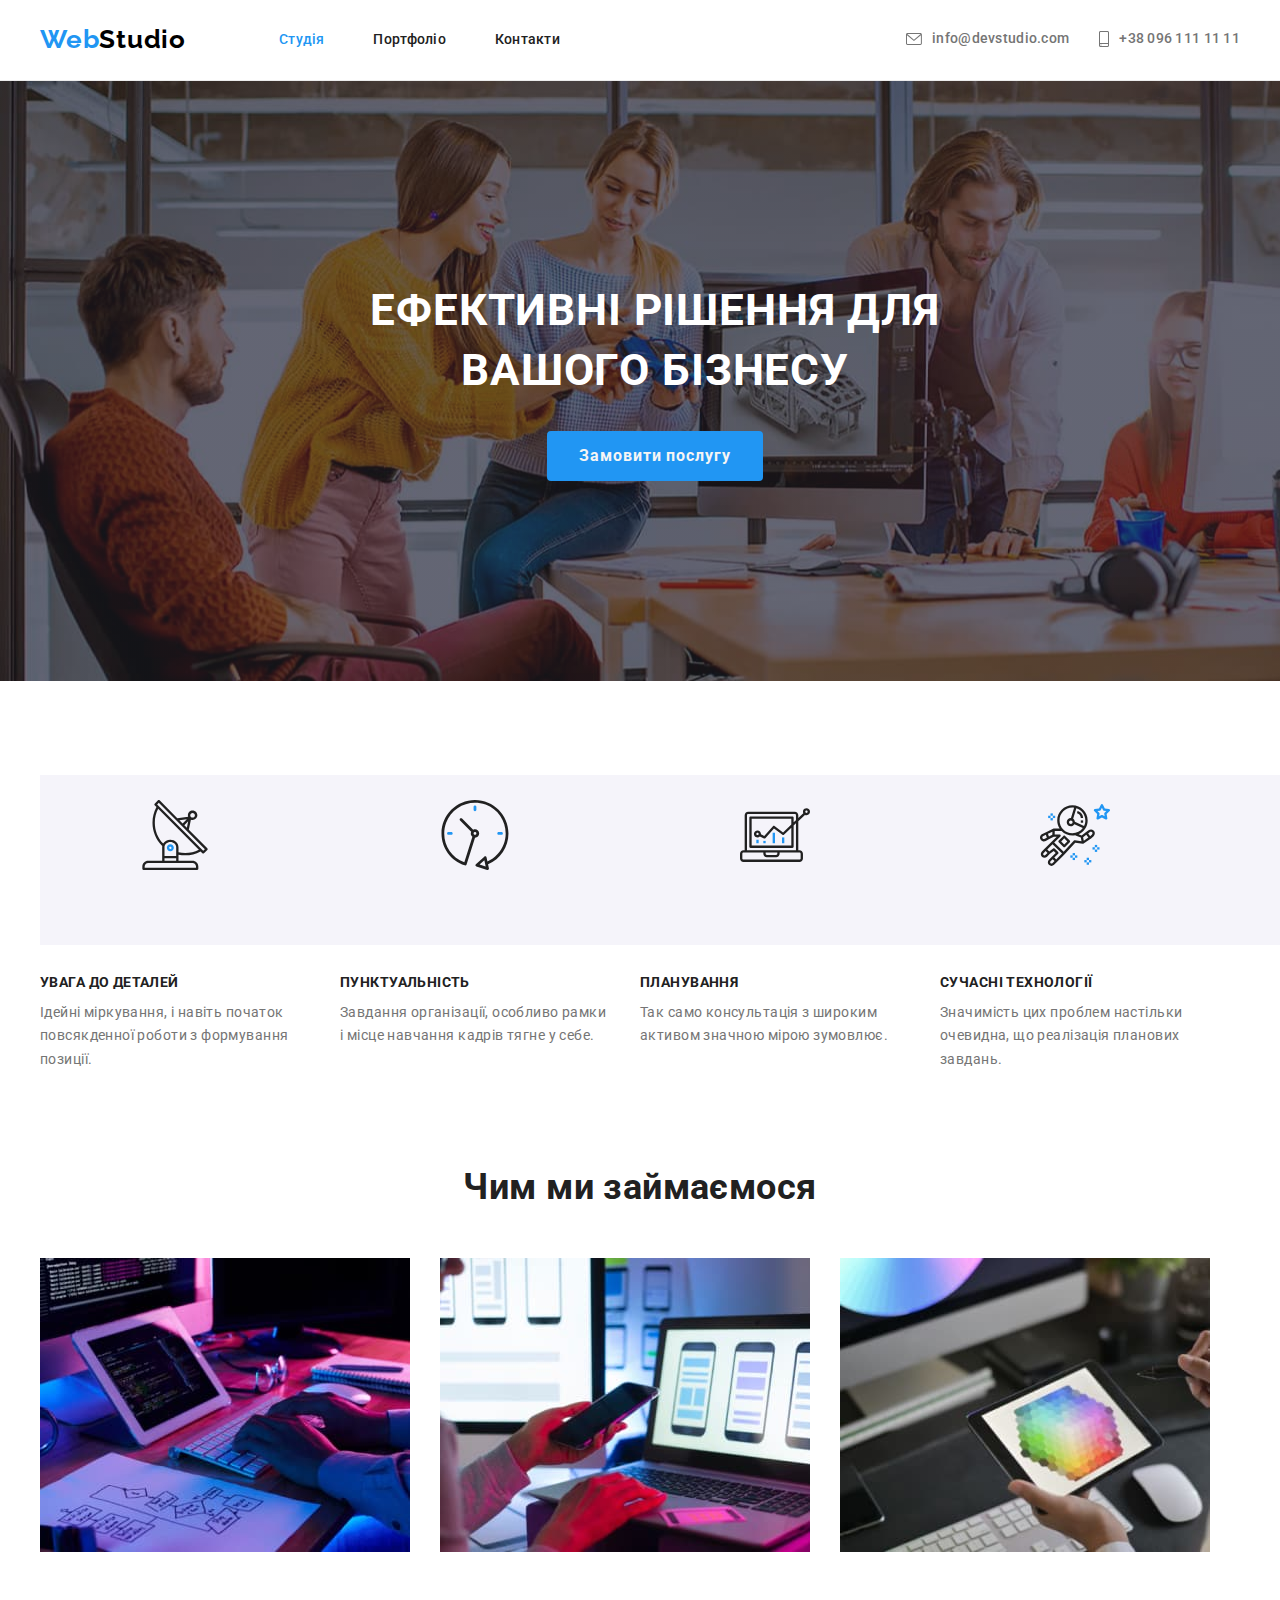
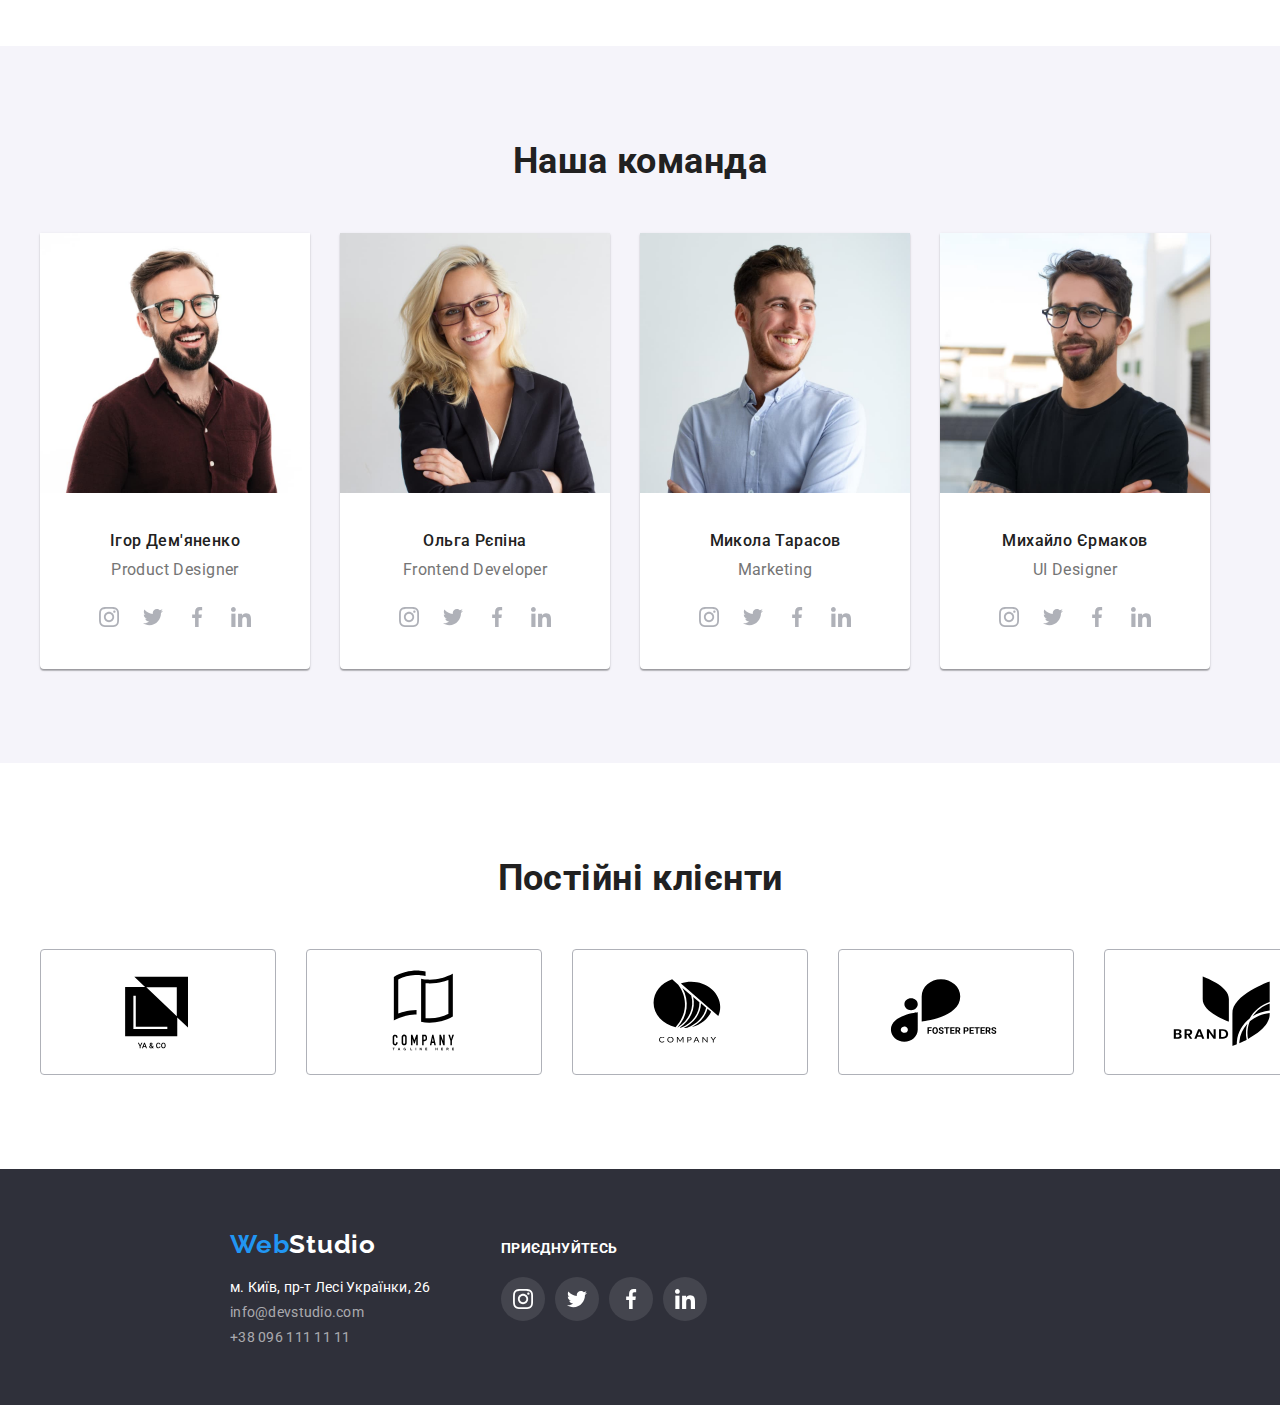
==== commit d1309669: "Виправляє стилі ховерів та елементів" ====
--- a/index.html
+++ b/index.html
@@ -56,30 +56,38 @@
                 <h2 class="section-title visually-hidden">Перелік переваг</h2>
                 <ul class="list advantages">
                     <li class="holder-advantages">
-                        <svg class="icon-advantages" width="270" height="120">
-                            <use href="./images/symbol-defs.svg#icon-Group-1"></use>
-                        </svg>
+                        <div class="holder-icon-advantages">
+                            <svg class="icon-advantages" width="70" height="70">
+                                <use href="./images/symbol-defs-2.svg#icon-antenna-1"></use>
+                            </svg>
+                        </div>
                         <h3 class="title-advantage">УВАГА ДО ДЕТАЛЕЙ</h3>
                         <p>Ідейні міркування, і навіть початок повсякденної роботи з формування позиції.</p>
                     </li>
                     <li class="holder-advantages">
-                        <svg class="icon-advantages" width="270" height="120">
-                            <use href="./images/symbol-defs.svg#icon-Group-2"></use>
-                        </svg>
+                        <div class="holder-icon-advantages">
+                            <svg class="icon-advantages" width="70" height="70">
+                                <use href="./images/symbol-defs-2.svg#icon-clock-1"></use>
+                            </svg>
+                        </div>
                         <h3 class="title-advantage">ПУНКТУАЛЬНІСТЬ</h3>
                         <p>Завдання організації, особливо рамки і місце навчання кадрів тягне у себе.</p>
                     </li>
                     <li class="holder-advantages">
-                        <svg class="icon-advantages" width="270" height="120">
-                            <use href="./images/symbol-defs.svg#icon-Group-3"></use>
-                        </svg>
+                        <div class="holder-icon-advantages">
+                            <svg class="icon-advantages" width="70" height="70">
+                                <use href="./images/symbol-defs-2.svg#icon-diagram-1"></use>
+                            </svg>
+                        </div>
                         <h3 class="title-advantage">ПЛАНУВАННЯ</h3>
                         <p>Так само консультація з широким активом значною мірою зумовлює.</p>
                     </li>
                     <li class="holder-advantages">
-                        <svg class="icon-advantages" width="270" height="120">
-                            <use href="./images/symbol-defs.svg#icon-Group-4"></use>
-                        </svg>
+                        <div class="holder-icon-advantages">
+                            <svg class="icon-advantages" width="70" height="70">
+                                <use href="./images/symbol-defs-2.svg#icon-astronaut-1"></use>
+                            </svg>
+                        </div>
                         <h3 class="title-advantage">СУЧАСНІ ТЕХНОЛОГІЇ</h3>
                         <p>Значимість цих проблем настільки очевидна, що реалізація планових завдань.</p>
                     </li>
@@ -112,111 +120,151 @@
                 <ul class="list team">
                     <li class="cards-team">
                         <img src="./images/team-card-1.jpg" alt="Фото Ігор Дем'яненко" width="270"/>
-                        <h3 class="title-name">Ігор Дем'яненко</h3>
-                        <p class="title-position">Product Designer</p>
-                        <ul class="list-social-icons">
-                            <li class="holder-social-icons">
-                                <svg class="icon-social-links" width="20px" height="20px">
-                                    <use href="./images/symbol-defs.svg#icon-instagram"></use>
-                                </svg>
-                            </li>
-                            <li class="holder-social-icons">
-                                <svg class="icon-social-links" width="20px" height="20px">
-                                    <use href="./images/symbol-defs.svg#icon-twitter"></use>
-                                </svg>
-                            </li>
-                            <li class="holder-social-icons">
-                                <svg class="icon-social-links" width="20px" height="20px">
-                                    <use href="./images/symbol-defs.svg#icon-facebook"></use>
-                                </svg>
-                            </li>
-                            <li class="holder-social-icons">
-                                <svg class="icon-social-links" width="20px" height="20px">
-                                    <use href="./images/symbol-defs.svg#icon-linkedin"></use>
-                                </svg>
-                            </li>
-                        </ul>
+                        <div class="team-info-holder">
+                            <h3 class="title-name">Ігор Дем'яненко</h3>
+                            <p class="title-position">Product Designer</p>
+                            <ul class="list-social-icons">
+                                <li class="holder-social-icons">
+                                    <a href="" class="team-social-profiles">
+                                        <svg class="icon-social-links" width="20px" height="20px">
+                                            <use href="./images/symbol-defs.svg#icon-instagram"></use>
+                                        </svg>
+                                    </a>
+                                </li>
+                            <li class="holder-social-icons">
+                                <a href="" class="team-social-profiles">
+                                    <svg class="icon-social-links" width="20px" height="20px">
+                                        <use href="./images/symbol-defs.svg#icon-twitter"></use>
+                                    </svg>
+                                </a>
+                            </li>
+                            <li class="holder-social-icons">
+                                <a href="" class="team-social-profiles">
+                                    <svg class="icon-social-links" width="20px" height="20px">
+                                        <use href="./images/symbol-defs.svg#icon-facebook"></use>
+                                    </svg>
+                                </a>
+                            </li>
+                            <li class="holder-social-icons">
+                                <a href="" class="team-social-profiles">
+                                    <svg class="icon-social-links" width="20px" height="20px">
+                                        <use href="./images/symbol-defs.svg#icon-linkedin"></use>
+                                    </svg>
+                                </a>
+                            </li>
+                            </ul>
+                        </div>
                     </li>
                     <li class="cards-team">
                         <img src="./images/team-card-2.jpg" alt="Фото Ольга Рєпіна" width="270"/>
-                        <h3 class="title-name">Ольга Рєпіна</h3>
-                        <p class="title-position">Frontend Developer</p>
-                        <ul class="list-social-icons">
-                            <li class="holder-social-icons">
-                                <svg class="icon-social-links" width="20px" height="20px">
-                                    <use href="./images/symbol-defs.svg#icon-instagram"></use>
-                                </svg>
-                            </li>
-                            <li class="holder-social-icons">
-                                <svg class="icon-social-links" width="20px" height="20px">
-                                    <use href="./images/symbol-defs.svg#icon-twitter"></use>
-                                </svg>
-                            </li>
-                            <li class="holder-social-icons">
-                                <svg class="icon-social-links" width="20px" height="20px">
-                                    <use href="./images/symbol-defs.svg#icon-facebook"></use>
-                                </svg>
-                            </li>
-                            <li class="holder-social-icons">
-                                <svg class="icon-social-links" width="20px" height="20px">
-                                    <use href="./images/symbol-defs.svg#icon-linkedin"></use>
-                                </svg>
-                            </li>
-                        </ul>
+                        <div class="team-info-holder">
+                            <h3 class="title-name">Ольга Рєпіна</h3>
+                            <p class="title-position">Frontend Developer</p>
+                            <ul class="list-social-icons">
+                            <li class="holder-social-icons">
+                                <a href="" class="team-social-profiles">
+                                    <svg class="icon-social-links" width="20px" height="20px">
+                                        <use href="./images/symbol-defs.svg#icon-instagram"></use>
+                                    </svg>
+                                </a>
+                            </li>
+                            <li class="holder-social-icons">
+                                <a href="" class="team-social-profiles">
+                                    <svg class="icon-social-links" width="20px" height="20px">
+                                        <use href="./images/symbol-defs.svg#icon-twitter"></use>
+                                    </svg>
+                                </a>
+                            </li>
+                            <li class="holder-social-icons">
+                                <a href="" class="team-social-profiles">
+                                    <svg class="icon-social-links" width="20px" height="20px">
+                                        <use href="./images/symbol-defs.svg#icon-facebook"></use>
+                                    </svg>
+                                </a>
+                            </li>
+                            <li class="holder-social-icons">
+                                <a href="" class="team-social-profiles">
+                                    <svg class="icon-social-links" width="20px" height="20px">
+                                        <use href="./images/symbol-defs.svg#icon-linkedin"></use>
+                                    </svg>
+                                </a>
+                            </li>
+                            </ul>
+                        </div>
                     </li>
                     <li class="cards-team">
                         <img src="./images/team-card-3.jpg" alt="Фото Микола Тарасов" width="270"/>
-                        <h3 class="title-name">Микола Тарасов</h3>
-                        <p class="title-position">Marketing</p>
-                        <ul class="list-social-icons">
-                            <li class="holder-social-icons">
-                                <svg class="icon-social-links" width="20px" height="20px">
-                                    <use href="./images/symbol-defs.svg#icon-instagram"></use>
-                                </svg>
-                            </li>
-                            <li class="holder-social-icons">
-                                <svg class="icon-social-links" width="20px" height="20px">
-                                    <use href="./images/symbol-defs.svg#icon-twitter"></use>
-                                </svg>
-                            </li>
-                            <li class="holder-social-icons">
-                                <svg class="icon-social-links" width="20px" height="20px">
-                                    <use href="./images/symbol-defs.svg#icon-facebook"></use>
-                                </svg>
-                            </li>
-                            <li class="holder-social-icons">
-                                <svg class="icon-social-links" width="20px" height="20px">
-                                    <use href="./images/symbol-defs.svg#icon-linkedin"></use>
-                                </svg>
-                            </li>
-                        </ul>
+                        <div class="team-info-holder">
+                            <h3 class="title-name">Микола Тарасов</h3>
+                            <p class="title-position">Marketing</p>
+                            <ul class="list-social-icons">
+                            <li class="holder-social-icons">
+                                <a href="" class="team-social-profiles">
+                                    <svg class="icon-social-links" width="20px" height="20px">
+                                        <use href="./images/symbol-defs.svg#icon-instagram"></use>
+                                    </svg>
+                                </a>
+                            </li>
+                            <li class="holder-social-icons">
+                                <a href="" class="team-social-profiles">
+                                    <svg class="icon-social-links" width="20px" height="20px">
+                                        <use href="./images/symbol-defs.svg#icon-twitter"></use>
+                                    </svg>
+                                </a>
+                            </li>
+                            <li class="holder-social-icons">
+                                <a href="" class="team-social-profiles">
+                                    <svg class="icon-social-links" width="20px" height="20px">
+                                        <use href="./images/symbol-defs.svg#icon-facebook"></use>
+                                    </svg>
+                                </a>
+                            </li>
+                            <li class="holder-social-icons">
+                                <a href="" class="team-social-profiles">
+                                    <svg class="icon-social-links" width="20px" height="20px">
+                                        <use href="./images/symbol-defs.svg#icon-linkedin"></use>
+                                    </svg>
+                                </a>
+                            </li>
+                            </ul>
+                        </div>
                     </li>
                     <li class="cards-team">
                         <img src="./images/team-card-4.jpg" alt="фото Михайло Єрмаков" width="270"/>
-                        <h3 class="title-name">Михайло Єрмаков</h3>
-                        <p class="title-position">UI Designer</p>
-                        <ul class="list-social-icons">
-                            <li class="holder-social-icons">
-                                <svg class="icon-social-links" width="20px" height="20px">
-                                    <use href="./images/symbol-defs.svg#icon-instagram"></use>
-                                </svg>
-                            </li>
-                            <li class="holder-social-icons">
-                                <svg class="icon-social-links" width="20px" height="20px">
-                                    <use href="./images/symbol-defs.svg#icon-twitter"></use>
-                                </svg>
-                            </li>
-                            <li class="holder-social-icons">
-                                <svg class="icon-social-links" width="20px" height="20px">
-                                    <use href="./images/symbol-defs.svg#icon-facebook"></use>
-                                </svg>
-                            </li>
-                            <li class="holder-social-icons">
-                                <svg class="icon-social-links" width="20px" height="20px">
-                                    <use href="./images/symbol-defs.svg#icon-linkedin"></use>
-                                </svg>
-                            </li>
-                        </ul>
+                        <div class="team-info-holder">
+                            <h3 class="title-name">Михайло Єрмаков</h3>
+                            <p class="title-position">UI Designer</p>
+                            <ul class="list-social-icons">
+                            <li class="holder-social-icons">
+                                <a href="" class="team-social-profiles">
+                                    <svg class="icon-social-links" width="20px" height="20px">
+                                        <use href="./images/symbol-defs.svg#icon-instagram"></use>
+                                    </svg>
+                                </a>
+                            </li>
+                            <li class="holder-social-icons">
+                                <a href="" class="team-social-profiles">
+                                    <svg class="icon-social-links" width="20px" height="20px">
+                                        <use href="./images/symbol-defs.svg#icon-twitter"></use>
+                                    </svg>
+                                </a>
+                            </li>
+                            <li class="holder-social-icons">
+                                <a href="" class="team-social-profiles">
+                                    <svg class="icon-social-links" width="20px" height="20px">
+                                        <use href="./images/symbol-defs.svg#icon-facebook"></use>
+                                    </svg>
+                                </a>
+                            </li>
+                            <li class="holder-social-icons">
+                                <a href="" class="team-social-profiles">
+                                    <svg class="icon-social-links" width="20px" height="20px">
+                                        <use href="./images/symbol-defs.svg#icon-linkedin"></use>
+                                    </svg>
+                                </a>
+                            </li>
+                            </ul>
+                        </div>
                     </li>
                 </ul>
             </div>
@@ -226,34 +274,46 @@
                 <h2 class="section-title">Постійні клієнти</h2>
                         <ul class="list-regulars">
                             <li class="cards-regulars">
-                                <svg class="icon-regulars" width="170px" height="92px">
-                                    <use href="./images/symbol-defs.svg#icon-Logo"></use>
-                                </svg>
-                            </li>
-                            <li class="cards-regulars">
-                                <svg class="icon-regulars" width="170px" height="92px">
-                                    <use href="./images/symbol-defs.svg#icon-Logo-1"></use>
-                                </svg>
-                            </li>
-                            <li class="cards-regulars">
-                                <svg class="icon-regulars" width="170px" height="92px">
-                                    <use href="./images/symbol-defs.svg#icon-Logo-2"></use>
-                                </svg>
-                            </li>
-                            <li class="cards-regulars">
-                                <svg class="icon-regulars" width="170px" height="92px">
-                                    <use href="./images/symbol-defs.svg#icon-Logo-3"></use>
-                                </svg>
-                            </li>
-                            <li class="cards-regulars">
-                                <svg class="icon-regulars" width="170px" height="92px">
-                                    <use href="./images/symbol-defs.svg#icon-Logo-4"></use>
-                                </svg>
-                            </li>
-                            <li class="cards-regulars">
-                                <svg class="icon-regulars" width="170px" height="92px">
-                                    <use href="./images/symbol-defs.svg#icon-Logo-5"></use>
-                                </svg>
+                                <a href="" class="cards-regulars-holder">
+                                    <svg class="icon-regulars" width="170px" height="92px">
+                                        <use href="./images/symbol-defs.svg#icon-Logo"></use>
+                                    </svg>
+                                </a>
+                            </li>
+                            <li class="cards-regulars">
+                                <a href="" class="cards-regulars-holder">
+                                    <svg class="icon-regulars" width="170px" height="92px">
+                                        <use href="./images/symbol-defs.svg#icon-Logo-1"></use>
+                                    </svg>
+                                </a>
+                            </li>
+                            <li class="cards-regulars">
+                                <a href="" class="cards-regulars-holder">
+                                    <svg class="icon-regulars" width="170px" height="92px">
+                                        <use href="./images/symbol-defs.svg#icon-Logo-2"></use>
+                                    </svg>
+                                </a>
+                            </li>
+                            <li class="cards-regulars">
+                                <a href="" class="cards-regulars-holder">
+                                    <svg class="icon-regulars" width="170px" height="92px">
+                                        <use href="./images/symbol-defs.svg#icon-Logo-3"></use>
+                                    </svg>
+                                </a>
+                            </li>
+                            <li class="cards-regulars">
+                                <a href="" class="cards-regulars-holder">
+                                    <svg class="icon-regulars" width="170px" height="92px">
+                                        <use href="./images/symbol-defs.svg#icon-Logo-4"></use>
+                                    </svg>
+                                </a>
+                            </li>
+                            <li class="cards-regulars">
+                                <a href="" class="cards-regulars-holder">
+                                    <svg class="icon-regulars" width="170px" height="92px">
+                                        <use href="./images/symbol-defs.svg#icon-Logo-5"></use>
+                                    </svg>
+                                </a>
                             </li>
                         </ul>
             </section>
@@ -275,24 +335,32 @@
                 <p class="join-title">приєднуйтесь</p>
                 <ul class="list social">
                     <li class="icon-holder">
-                        <svg class="icon-social" width="20px" height="20px">
-                            <use href="./images/symbol-defs.svg#icon-instagram"></use>
-                        </svg>
+                        <a href="" class="icon-footer-holder">
+                            <svg class="icon-social" width="20px" height="20px">
+                                <use href="./images/symbol-defs.svg#icon-instagram"></use>
+                            </svg>
+                        </a>
                     </li>
                     <li class="icon-holder">
-                        <svg class="icon-social" width="20px" height="20px">
-                            <use href="./images/symbol-defs.svg#icon-twitter"></use>
-                        </svg>
+                        <a href="" class="icon-footer-holder">
+                            <svg class="icon-social" width="20px" height="20px">
+                                <use href="./images/symbol-defs.svg#icon-twitter"></use>
+                            </svg>
+                        </a>
                     </li>
                     <li class="icon-holder">
-                        <svg class="icon-social" width="20px" height="20px">
-                            <use href="./images/symbol-defs.svg#icon-facebook"></use>
-                        </svg>
+                        <a href="" class="icon-footer-holder">
+                            <svg class="icon-social" width="20px" height="20px">
+                                <use href="./images/symbol-defs.svg#icon-facebook"></use>
+                            </svg>
+                        </a>
                     </li>
                     <li class="icon-holder">
-                        <svg class="icon-social" width="20px" height="20px">
-                            <use href="./images/symbol-defs.svg#icon-linkedin"></use>
-                        </svg>
+                        <a href="" class="icon-footer-holder">
+                            <svg class="icon-social" width="20px" height="20px">
+                                <use href="./images/symbol-defs.svg#icon-linkedin"></use>
+                            </svg>
+                        </a>
                     </li>
                 </ul>
             </div>
--- a/css/styles.css
+++ b/css/styles.css
@@ -12,6 +12,7 @@
     --color-contacts: rgba(255, 255, 255, 0.6);
     --color-borders: #EEEEEE;
     --background-team: #FFFFFF;
+    --cards-color: AFB1B8;
 }
 
 body {
@@ -115,16 +116,6 @@
     fill: var(--primary-text-color);
 }
 
-/* .icon-mail:hover,
-.icon-mail:focus {
-    fill: currentColor;
-} */
-
-/* .icon-phone:hover,
-.icon-phone:focus {
-    fill: currentColor;
-} */
-
 .logo {
     font-family: 'Raleway';
     font-weight: 700;
@@ -170,7 +161,6 @@
 .list.nav.header {
     width: 281px;
     justify-content: space-between;
-    margin-right: 318px;
 }
 
 .section-title {
@@ -254,8 +244,12 @@
     min-height: 98px;
 }
 
-.icon-advantages {
+.holder-icon-advantages {
+    background-color: var(--section-background-color);
     margin-bottom: 30px;
+    padding: 25px 100px;
+    width: 270px;
+    height: 120px;
 }
 
 /*---------------------- PROFILE ---------------------------*/
@@ -277,6 +271,10 @@
 
 .list.profile li:not(:last-child) {
     margin-right: 30px;
+}
+
+.list.profile img {
+    display: block;
 }
 
 .section.profile .section-title {
@@ -331,15 +329,28 @@
 .holder-social-icons {
     display: flex;
     justify-content: center;
+    align-items: center;
     width: 44px;
     height: 44px;
 }
 
-.holder-social-icons:hover,
-.holder-social-icons:focus {
+.team-social-profiles {
+    display: flex;
+    justify-content: center;
+    align-items: center;
+    width: 44px;
+    height: 44px;
+    border-radius: 50%;
+}
+
+.team-social-profiles:hover .icon-social-links,
+.team-social-profiles:focus .icon-social-links {
+    fill: var(--secondary-text-color); 
+}
+
+.team-social-profiles:hover,
+.team-social-profiles:focus {
     background-color: var(--accent-color);
-    fill: var(--secondary-text-color);
-    border-radius: 50%;
 }
 
 .list.team .title-name {
@@ -355,25 +366,31 @@
     box-shadow: 0px 1px 3px rgba(0, 0, 0, 0.12), 0px 1px 1px rgba(0, 0, 0, 0.14), 0px 2px 1px rgba(0, 0, 0, 0.2);
     border-radius: 0px 0px 4px 4px;
     background-color: var(--background-team);
+}
+
+.team-info-holder {
     padding-bottom: 30px;
 }
 
 .icon-social-links {
-    display: flex;
+    display: block;
     justify-content: center;
     margin: auto;
-}
-
-.icon-social-links:hover,
+    fill: #AFB1B8;
+}
+
+/* .icon-social-links:hover,
 .icon-social-links:focus {
     fill: inherit;
-}
+} */
 
 .list-social-icons {
     list-style: none;
     display: flex;
     justify-content: center;
-}
+    align-items: center;
+}
+
 
 /*----------------------- PORTFOLIO ------------------------*/
 
@@ -383,6 +400,7 @@
     font-weight: 700;
     font-size: 18px;
     line-height: 2;
+    margin-bottom: 4px;
 }
 
 .list {
@@ -391,6 +409,7 @@
 
 .list.contacts {
     color: var(--primary-text-color);
+    margin-left: auto;
 }
 
 .portfolio-description {
@@ -514,16 +533,28 @@
     gap: 30px;
 }
 
-.cards-examples {
+/* .cards-examples {
     outline: 1px solid var(--color-borders);
-}
-
-.cards-examples:hover {
+} */
+
+.cards-examples .link {
+    display: block;
+}
+
+.cards-examples .link:hover,
+.cards-examples .link:focus {
     box-shadow: 0px 4px 4px rgba(0, 0, 0, 0.25);
+}
+
+.cards-examples img {
+    display: block;
 }
 
 .portfolio-holder {
     padding: 20px 24px;
+    border-left: 1px solid var(--color-borders);
+    border-right: 1px solid var(--color-borders);
+    border-bottom: 1px solid var(--color-borders);
 }
 
 .examples-items {
@@ -555,11 +586,15 @@
     border: 1px solid #AFB1B8;
     border-radius: 4px;
     list-style: none;
-    fill: #AFB1B8;
-}
-
-.cards-regulars:hover,
-.cards-regular:focus {
+    
+}
+
+.cards-regulars:hover {
+    border: 1px solid var(--accent-color);
+}
+
+.cards-regulars-holder:hover,
+.cards-regulars-holder:focus {
     fill: var(--accent-color);
     border: 1px solid var(--accent-color);
 }
@@ -571,6 +606,9 @@
 .icon-regulars {
     padding: 16px 32px;
     fill: inherit;
+    display: flex;
+    justify-content: center;
+    align-items: center;
 }
 
 /*------------------------- FOOTER -------------------------*/
@@ -580,12 +618,14 @@
     margin: 0 auto;
     padding: 60px 0 60px 215px;
     display: flex;
+    align-items: baseline;
 }
 
 
 .container-footer .logo.link {
     display: flex;
     margin-bottom: 20px;
+    margin-right: 0;
 }
 
 .container-footer .list li:not(:last-child) {
@@ -606,10 +646,6 @@
     margin-right: 70px;
 }
 
-.join {
-    padding-top: 12px;
-}
-
 .join-title {
     margin-bottom: 20px;
 }
@@ -621,18 +657,19 @@
 .icon-holder {
     display: flex;
     justify-content: center;
+    align-items: center;
     width: 44px;
     height: 44px;
     background-color: rgba(255, 255, 255, 0.1);
     border-radius: 50%;
 }
 
-.icon-holder:hover,
+/* .icon-holder:hover,
 .icon-holder:focus {
     background-color: var(--accent-color);
     fill: var(--secondary-text-color);
     border-radius: 50%;
-}
+} */
 
 .icon-holder:not(:last-child) {
     margin-right: 10px;
@@ -644,9 +681,13 @@
     margin: auto;
 }
 
-.icon-social:hover,
+/* .icon-social:hover,
 .icon-social:focus {
-    fill: inherit;
+    background-color: var(--accent-color);
+} */
+
+.icon-social use {
+    fill: var(--secondary-text-color);
 }
 
 .links.footer {
@@ -654,4 +695,19 @@
     margin: 0 auto;
     padding: 0 15px;
     background-color: var(--secondary-background-color);
+}
+
+.icon-footer-holder {
+    width: 44px;
+    height: 44px;
+    display: flex;
+    justify-content: center;
+    align-items: center;
+}
+
+.icon-footer-holder:hover,
+.icon-footer-holder:focus {
+    background-color: var(--accent-color);
+    fill: var(--secondary-text-color);
+    border-radius: 50%;
 }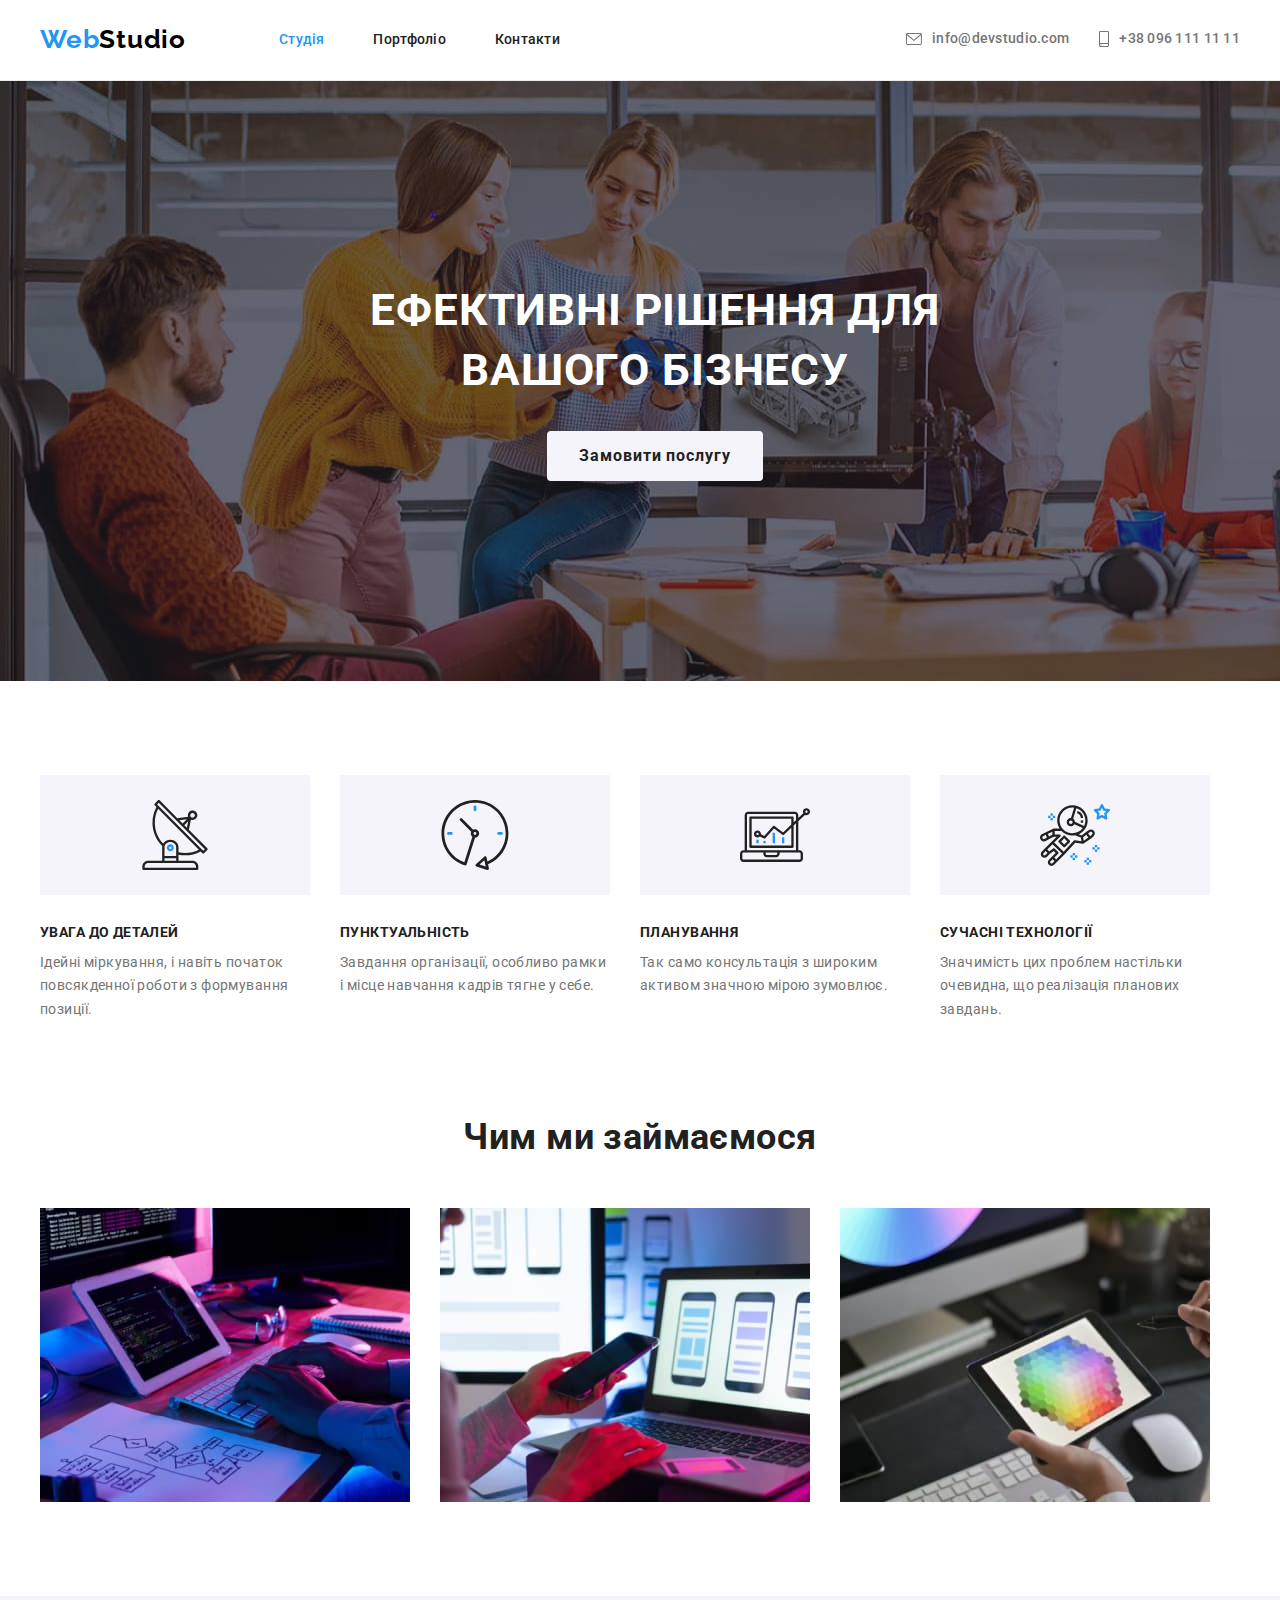
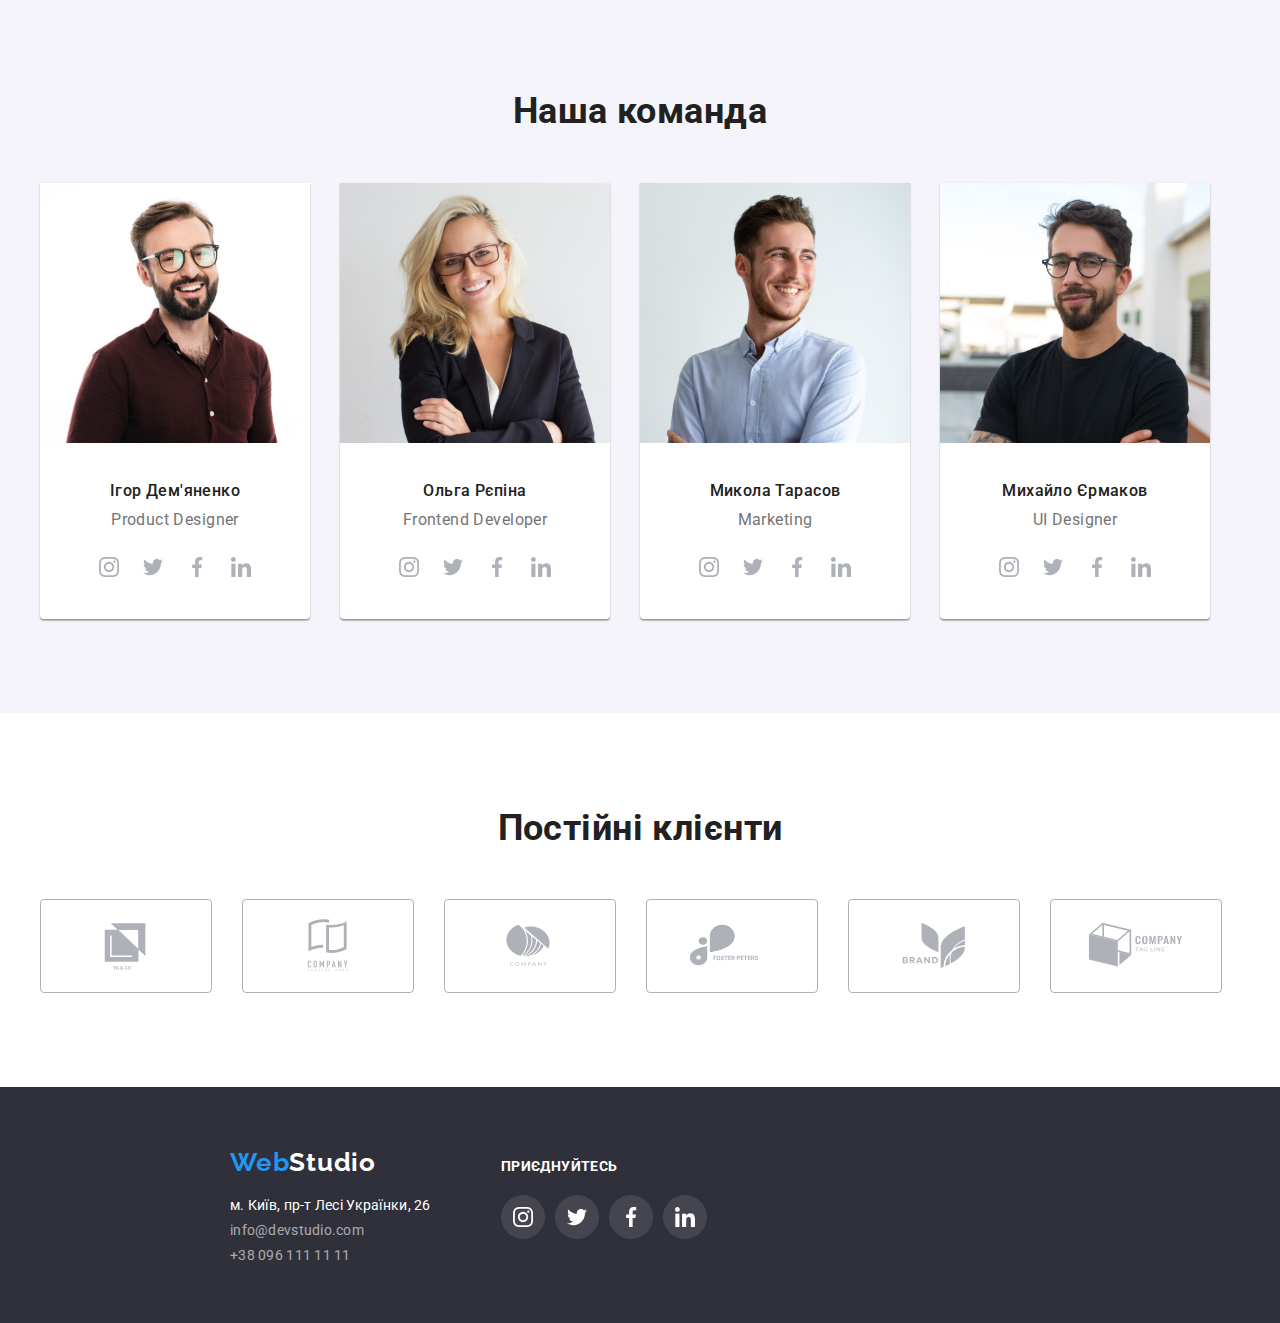
==== commit fd5fbf28: "Змінює влативості hover і focus" ====
--- a/index.html
+++ b/index.html
@@ -275,42 +275,42 @@
                         <ul class="list-regulars">
                             <li class="cards-regulars">
                                 <a href="" class="cards-regulars-holder">
-                                    <svg class="icon-regulars" width="170px" height="92px">
+                                    <svg class="icon-regulars" width="106" height="60">
                                         <use href="./images/symbol-defs.svg#icon-Logo"></use>
                                     </svg>
                                 </a>
                             </li>
                             <li class="cards-regulars">
                                 <a href="" class="cards-regulars-holder">
-                                    <svg class="icon-regulars" width="170px" height="92px">
+                                    <svg class="icon-regulars" width="106" height="60">
                                         <use href="./images/symbol-defs.svg#icon-Logo-1"></use>
                                     </svg>
                                 </a>
                             </li>
                             <li class="cards-regulars">
                                 <a href="" class="cards-regulars-holder">
-                                    <svg class="icon-regulars" width="170px" height="92px">
+                                    <svg class="icon-regulars" width="106" height="60">
                                         <use href="./images/symbol-defs.svg#icon-Logo-2"></use>
                                     </svg>
                                 </a>
                             </li>
                             <li class="cards-regulars">
                                 <a href="" class="cards-regulars-holder">
-                                    <svg class="icon-regulars" width="170px" height="92px">
+                                    <svg class="icon-regulars" width="106" height="60">
                                         <use href="./images/symbol-defs.svg#icon-Logo-3"></use>
                                     </svg>
                                 </a>
                             </li>
                             <li class="cards-regulars">
                                 <a href="" class="cards-regulars-holder">
-                                    <svg class="icon-regulars" width="170px" height="92px">
+                                    <svg class="icon-regulars" width="106" height="60">
                                         <use href="./images/symbol-defs.svg#icon-Logo-4"></use>
                                     </svg>
                                 </a>
                             </li>
                             <li class="cards-regulars">
                                 <a href="" class="cards-regulars-holder">
-                                    <svg class="icon-regulars" width="170px" height="92px">
+                                    <svg class="icon-regulars" width="106" height="60">
                                         <use href="./images/symbol-defs.svg#icon-Logo-5"></use>
                                     </svg>
                                 </a>
--- a/css/styles.css
+++ b/css/styles.css
@@ -86,28 +86,32 @@
     align-items: center;
 }
 
-.holder-contacts:hover,
-.holder-contacts:focus {
-    color: var(--accent-color);
-    stroke: var(--accent-color);
+.holder-contacts-phone {
+    display: flex;
+    align-items: center;
+    flex-shrink: 0;
 }
 
 .contacts.link.header:hover,
 .contacts.link.header:focus {
     color: var(--accent-color);
-    stroke: var(--accent-color);
-}
-
-.holder-contacts-phone {
-    display: flex;
-    align-items: center;
-    flex-shrink: 0;
-}
-
-.holder-contacts-phone:hover,
-.holder-contacts-focus:hover {
-    color: var(--accent-color);
-    stroke: var(--accent-color);
+    fill: var(--accent-color);
+}
+
+.contacts.link.header:hover .icon-mail {
+    fill: var(--accent-color);
+}
+
+.contacts.link.header:focus .icon-mail {
+    fill: var(--accent-color);
+}
+
+.contacts.link.header:hover .icon-phone {
+    fill: var(--accent-color);
+}
+
+.contacts.link.header:focus .icon-phone {
+    fill: var(--accent-color);
 }
 /*-------------------------*/
 .icon-mail,
@@ -247,7 +251,9 @@
 .holder-icon-advantages {
     background-color: var(--section-background-color);
     margin-bottom: 30px;
-    padding: 25px 100px;
+    display: flex;
+    justify-content: center;
+    align-items: center;
     width: 270px;
     height: 120px;
 }
@@ -456,10 +462,10 @@
     box-shadow: 0px 3px 1px rgba(0, 0, 0, 0.1), 0px 1px 2px rgba(0, 0, 0, 0.08), 0px 2px 2px rgba(0, 0, 0, 0.12);
 }
 
-.button.primary {
+/* .button.primary {
     color: var(--primary-background-color);
     background-color: var(--accent-color);
-}
+} */
 
 .button.primary:hover,
 .button.primary:focus {
@@ -593,6 +599,14 @@
     border: 1px solid var(--accent-color);
 }
 
+.cards-regulars-holder {
+    display: flex;
+    width: 170px;
+    height: 92px;
+    justify-content: center;
+    align-items: center;
+}
+
 .cards-regulars-holder:hover,
 .cards-regulars-holder:focus {
     fill: var(--accent-color);
@@ -604,11 +618,18 @@
 }
 
 .icon-regulars {
-    padding: 16px 32px;
-    fill: inherit;
-    display: flex;
-    justify-content: center;
-    align-items: center;
+    fill: #AFB1B8;
+    display: flex;
+    justify-content: center;
+    align-items: center;
+}
+
+.cards-regulars-holder:hover .icon-regulars {
+    fill: var(--accent-color);
+}
+
+.cards-regulars-holder:focus .icon-regulars {
+    fill: var(--accent-color);
 }
 
 /*------------------------- FOOTER -------------------------*/
@@ -652,6 +673,7 @@
 
 .list.social {
     display: flex;
+    gap: 10px;
 }
 
 .icon-holder {
@@ -671,9 +693,9 @@
     border-radius: 50%;
 } */
 
-.icon-holder:not(:last-child) {
+/* .icon-holder:not(:last-child) {
     margin-right: 10px;
-}
+} */
 
 .icon-social {
     display: flex;
